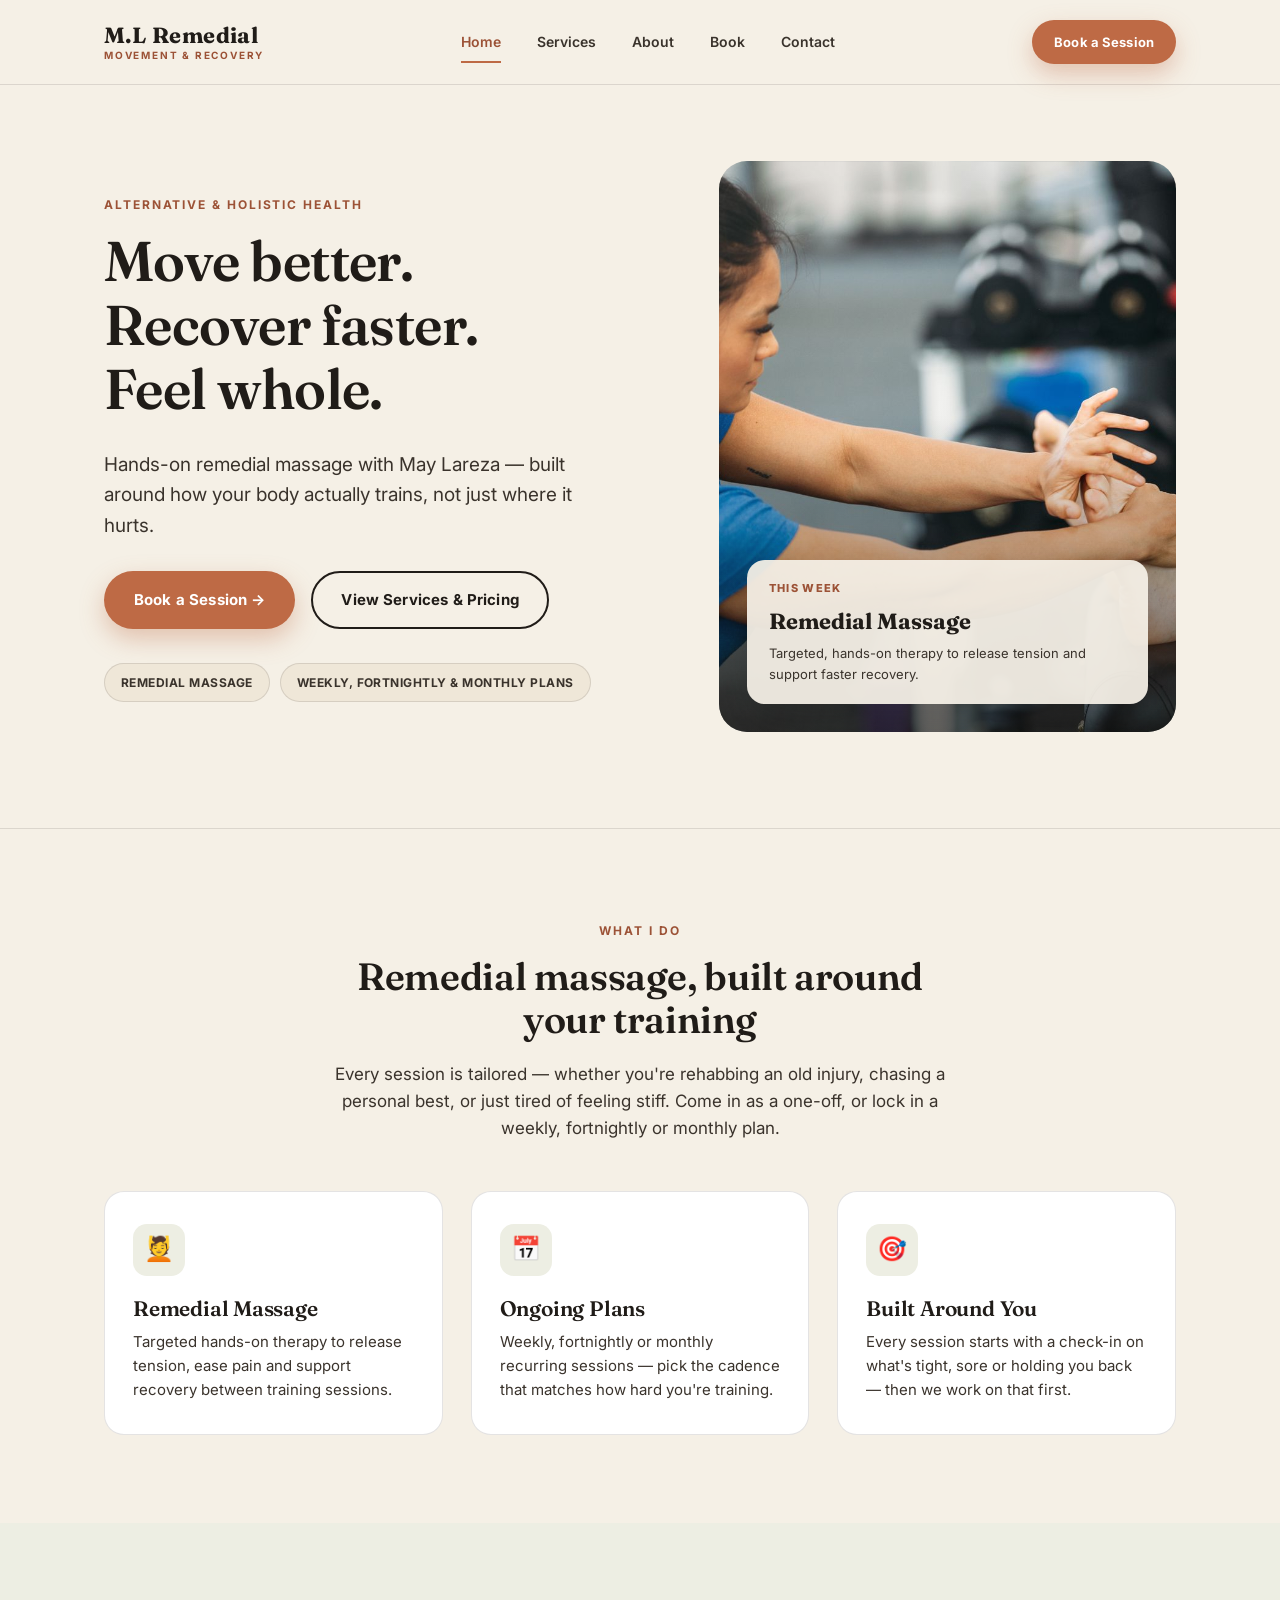
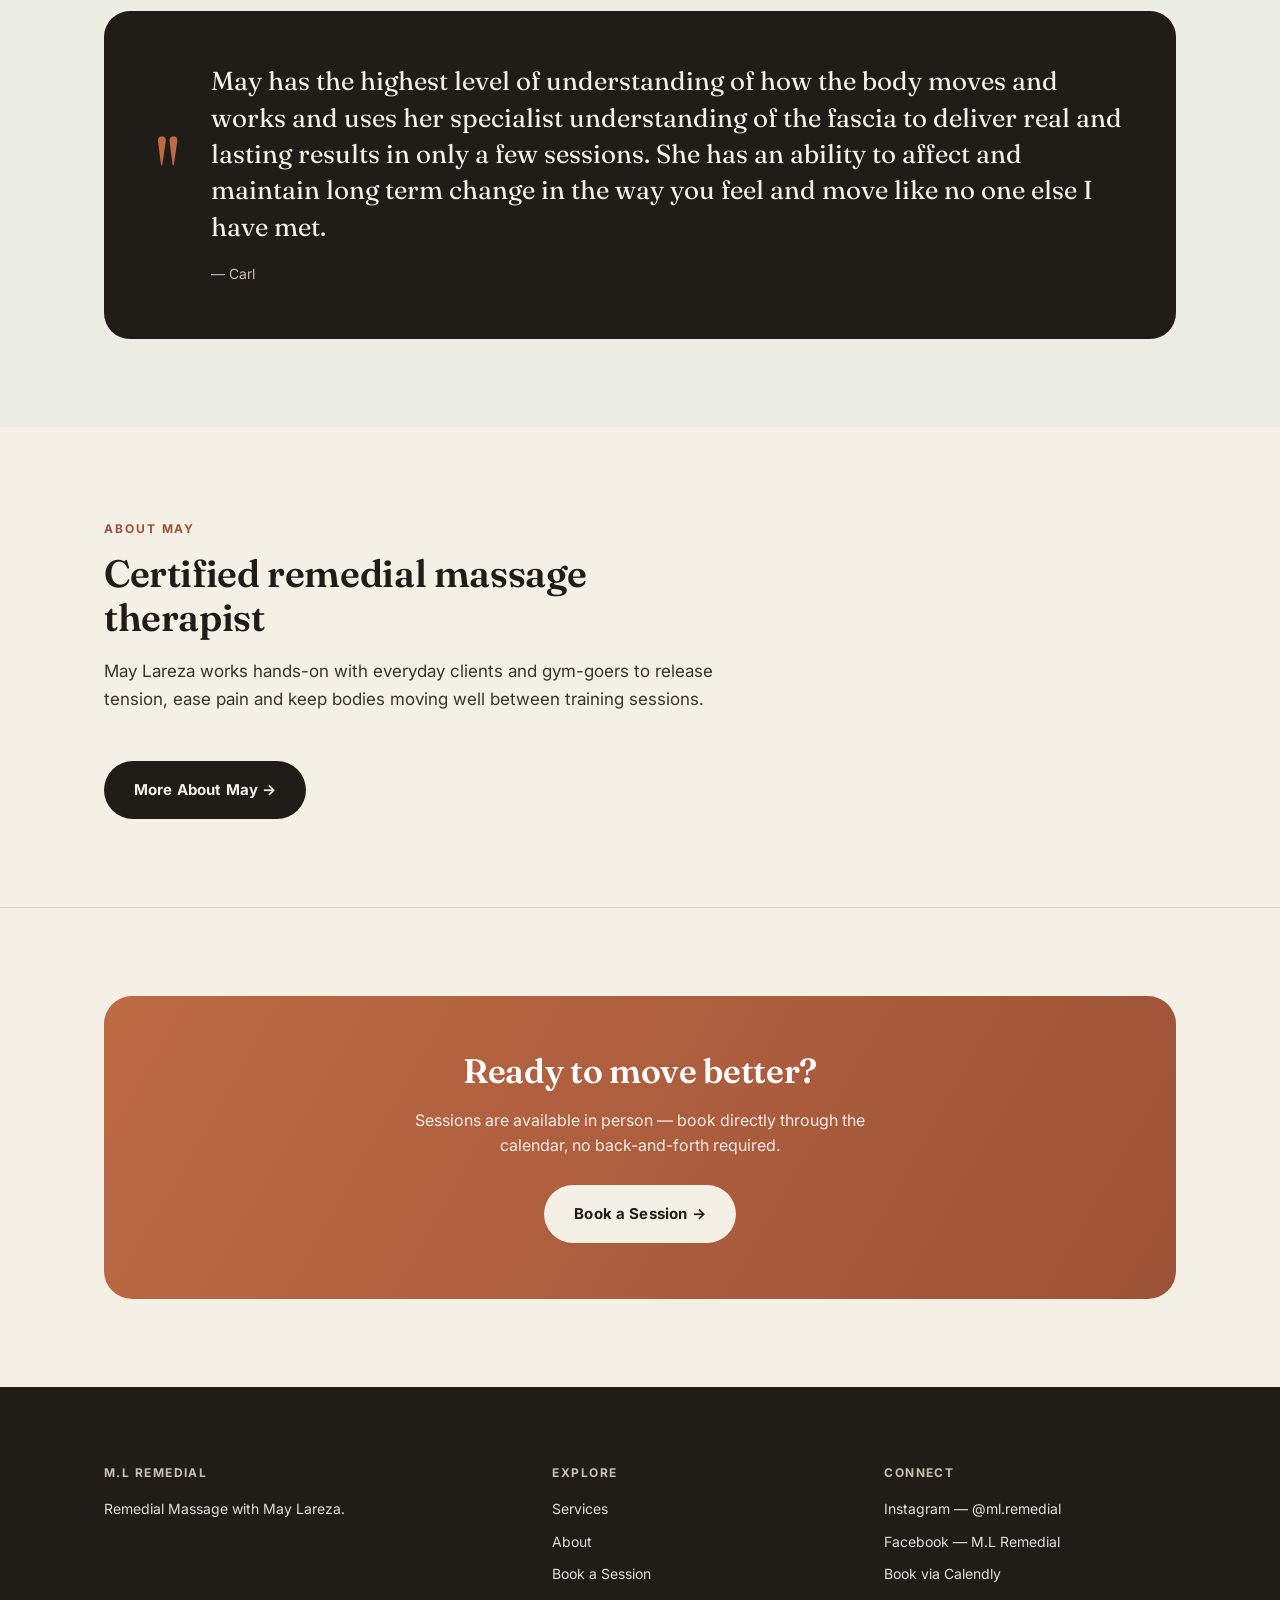
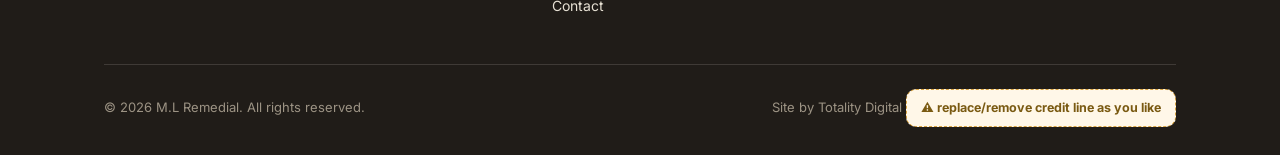
==== index.html @ ddef6772 "Add client testimonial from Carl" ====
<!DOCTYPE html>
<html lang="en">
<head>
<meta charset="UTF-8">
<meta name="viewport" content="width=device-width, initial-scale=1.0">
<title>M.L Remedial — Remedial Massage with May Lareza</title>
<meta name="description" content="M.L Remedial with May Lareza: remedial massage, available weekly, fortnightly or monthly. Book your session today.">
<link rel="preconnect" href="https://fonts.googleapis.com">
<link rel="preconnect" href="https://fonts.gstatic.com" crossorigin>
<link href="https://fonts.googleapis.com/css2?family=Fraunces:wght@500;600;700&family=Inter:wght@400;500;600;700;800&display=swap" rel="stylesheet">
<link rel="stylesheet" href="css/style.css">
</head>
<body>

<header class="site-header">
  <div class="container">
    <a href="index.html" class="brand">
      <span class="brand-mark">M.L Remedial</span>
      <span class="brand-sub">Movement &amp; Recovery</span>
    </a>
    <nav class="nav">
      <a href="index.html">Home</a>
      <a href="services.html">Services</a>
      <a href="about.html">About</a>
      <a href="book.html">Book</a>
      <a href="contact.html">Contact</a>
    </nav>
    <div class="nav-cta">
      <a class="btn btn--primary btn--sm" href="book.html">Book a Session</a>
    </div>
    <button class="nav-toggle" aria-label="Toggle menu"><span></span><span></span><span></span></button>
  </div>
</header>

<section class="hero">
  <div class="container">
    <div class="hero-copy">
      <span class="eyebrow">Alternative &amp; Holistic Health</span>
      <h1>Move better.<br>Recover faster.<br>Feel whole.</h1>
      <p class="lede">Hands-on remedial massage with May Lareza — built around how your body actually trains, not just where it hurts.</p>
      <div class="hero-actions">
        <a href="book.html" class="btn btn--primary">Book a Session →</a>
        <a href="services.html" class="btn btn--outline">View Services &amp; Pricing</a>
      </div>
      <div class="hero-tags">
        <span class="tag-pill">Remedial Massage</span>
        <span class="tag-pill">Weekly, fortnightly &amp; monthly plans</span>
      </div>
    </div>
    <div class="hero-visual hero-visual--home">
      <div class="visual-card">
        <div class="vc-eyebrow">This Week</div>
        <div class="vc-title">Remedial Massage</div>
        <div class="vc-sub">Targeted, hands-on therapy to release tension and support faster recovery.</div>
      </div>
    </div>
  </div>
</section>

<section class="section section--line-top">
  <div class="container">
    <div class="section-head center">
      <span class="eyebrow">What I Do</span>
      <h2>Remedial massage, built around your training</h2>
      <p class="lede">Every session is tailored — whether you're rehabbing an old injury, chasing a personal best, or just tired of feeling stiff. Come in as a one-off, or lock in a weekly, fortnightly or monthly plan.</p>
    </div>
    <div class="grid-3">
      <div class="card">
        <div class="icon-badge">💆</div>
        <h3>Remedial Massage</h3>
        <p>Targeted hands-on therapy to release tension, ease pain and support recovery between training sessions.</p>
      </div>
      <div class="card">
        <div class="icon-badge">📅</div>
        <h3>Ongoing Plans</h3>
        <p>Weekly, fortnightly or monthly recurring sessions — pick the cadence that matches how hard you're training.</p>
      </div>
      <div class="card">
        <div class="icon-badge">🎯</div>
        <h3>Built Around You</h3>
        <p>Every session starts with a check-in on what's tight, sore or holding you back — then we work on that first.</p>
      </div>
    </div>
  </div>
</section>

<section class="section section--sage">
  <div class="container">
    <div class="testimonial">
      <div class="quote-mark">"</div>
      <div>
        <blockquote>May has the highest level of understanding of how the body moves and works and uses her specialist understanding of the fascia to deliver real and lasting results in only a few sessions. She has an ability to affect and maintain long term change in the way you feel and move like no one else I have met.</blockquote>
        <cite>— Carl</cite>
      </div>
    </div>
  </div>
</section>

<section class="section">
  <div class="container">
    <div class="section-head">
      <span class="eyebrow">About May</span>
      <h2>Certified remedial massage therapist</h2>
      <p class="lede">May Lareza works hands-on with everyday clients and gym-goers to release tension, ease pain and keep bodies moving well between training sessions.</p>
    </div>
    <a href="about.html" class="btn btn--dark">More About May →</a>
  </div>
</section>

<section class="section section--line-top">
  <div class="container">
    <div class="cta-band">
      <h2>Ready to move better?</h2>
      <p>Sessions are available in person — book directly through the calendar, no back-and-forth required.</p>
      <a href="book.html" class="btn btn--light">Book a Session →</a>
    </div>
  </div>
</section>

<footer class="site-footer">
  <div class="container">
    <div class="footer-top">
      <div>
        <h5>M.L Remedial</h5>
        <p style="max-width:320px;">Remedial Massage with May Lareza.</p>
      </div>
      <div>
        <h5>Explore</h5>
        <a href="services.html">Services</a>
        <a href="about.html">About</a>
        <a href="book.html">Book a Session</a>
        <a href="contact.html">Contact</a>
      </div>
      <div>
        <h5>Connect</h5>
        <a href="https://instagram.com/ml.remedial" target="_blank" rel="noopener">Instagram — @ml.remedial</a>
        <a href="#" target="_blank" rel="noopener">Facebook — M.L Remedial</a>
        <a href="https://bit.ly/Calendly-MLRemedial" target="_blank" rel="noopener">Book via Calendly</a>
      </div>
    </div>
    <div class="footer-bottom">
      <span>© <span class="js-year">2026</span> M.L Remedial. All rights reserved.</span>
      <span>Site by Totality Digital <span class="placeholder-note" style="margin:0;">⚠ replace/remove credit line as you like</span></span>
    </div>
  </div>
</footer>

<script src="js/main.js"></script>
</body>
</html>
---- css/style.css ----
/* ============================================
   M.L Remedial — shared stylesheet
   Palette: cream / charcoal / terracotta / sage
   ============================================ */

:root{
  --cream:      #F5F0E6;
  --cream-2:    #EFE7D8;
  --charcoal:   #201C18;
  --charcoal-2: #3A332C;
  --terracotta: #BE6A45;
  --terracotta-dark: #9C5236;
  --sage:       #7C8B72;
  --sage-2:     #EDEEE3;
  --line:       rgba(32,28,24,0.12);
  --max: 1120px;
}

*{ box-sizing: border-box; }
html{ scroll-behavior: smooth; }
body{
  margin:0;
  background: var(--cream);
  color: var(--charcoal);
  font-family: 'Inter', Arial, Helvetica, sans-serif;
  font-size: 16px;
  line-height: 1.6;
  -webkit-font-smoothing: antialiased;
}
img{ max-width:100%; display:block; }
a{ color: inherit; text-decoration: none; }
h1,h2,h3,h4{
  font-family: 'Fraunces', Georgia, 'Times New Roman', serif;
  font-weight: 600;
  line-height: 1.15;
  margin: 0 0 0.5em;
  letter-spacing: -0.01em;
}
p{ margin: 0 0 1em; }
.container{
  max-width: var(--max);
  margin: 0 auto;
  padding: 0 24px;
}
.eyebrow{
  display:inline-block;
  font-size: 12px;
  font-weight: 700;
  letter-spacing: 0.16em;
  text-transform: uppercase;
  color: var(--terracotta-dark);
  margin-bottom: 14px;
}
.section{ padding: 88px 0; }
.section--tight{ padding: 56px 0; }
.section--dark{ background: var(--charcoal); color: var(--cream); }
.section--sage{ background: var(--sage-2); }
.section--line-top{ border-top: 1px solid var(--line); }

/* Buttons */
.btn{
  display:inline-flex;
  align-items:center;
  gap:10px;
  padding: 15px 28px;
  border-radius: 999px;
  font-weight: 700;
  font-size: 15px;
  letter-spacing: 0.01em;
  border: 2px solid transparent;
  cursor: pointer;
  transition: transform .15s ease, box-shadow .15s ease, background .15s ease, color .15s ease;
}
.btn:hover{ transform: translateY(-2px); }
.btn--primary{ background: var(--terracotta); color: #fff; box-shadow: 0 10px 24px rgba(190,106,69,0.35); }
.btn--primary:hover{ background: var(--terracotta-dark); }
.btn--dark{ background: var(--charcoal); color: var(--cream); }
.btn--dark:hover{ background: #000; }
.btn--outline{ background: transparent; border-color: currentColor; }
.btn--light{ background: var(--cream); color: var(--charcoal); }
.btn--block{ width:100%; justify-content:center; }
.btn--sm{ padding: 10px 20px; font-size: 13px; }

/* Header / nav */
.site-header{
  position: sticky; top:0; z-index: 100;
  background: rgba(245,240,230,0.92);
  backdrop-filter: blur(8px);
  border-bottom: 1px solid var(--line);
}
.site-header .container{
  display:flex; align-items:center; justify-content:space-between;
  height: 84px;
}
.brand{ display:flex; flex-direction:column; line-height:1; }
.brand .brand-mark{ font-family:'Fraunces', serif; font-weight:700; font-size:22px; letter-spacing:0.02em; }
.brand .brand-sub{ font-size: 10px; letter-spacing:0.18em; text-transform:uppercase; color: var(--terracotta-dark); margin-top:4px; font-weight:700; }

.nav{ display:flex; align-items:center; gap:36px; }
.nav a{ font-size: 14px; font-weight:600; color: var(--charcoal-2); position:relative; padding: 4px 0; }
.nav a.active, .nav a:hover{ color: var(--terracotta-dark); }
.nav a.active::after{
  content:""; position:absolute; left:0; right:0; bottom:-6px; height:2px; background: var(--terracotta);
}
.nav-cta{ display:flex; align-items:center; gap:14px; }

.nav-toggle{
  display:none; background:none; border:none; cursor:pointer; padding:8px;
}
.nav-toggle span{ display:block; width:24px; height:2px; background: var(--charcoal); margin: 5px 0; }

/* Hero */
.hero{
  padding: 76px 0 96px;
  position: relative;
  overflow: hidden;
}
.hero .container{
  display:grid;
  grid-template-columns: 1.1fr 0.9fr;
  gap: 56px;
  align-items:center;
}
.hero h1{ font-size: 56px; }
.hero .lede{ font-size: 19px; color: var(--charcoal-2); max-width: 480px; }
.hero-actions{ display:flex; gap:16px; flex-wrap:wrap; margin-top: 30px; }
.hero-tags{ display:flex; gap:10px; flex-wrap:wrap; margin-top: 34px; }
.tag-pill{
  font-size: 12px; font-weight:700; letter-spacing:0.04em; text-transform:uppercase;
  background: var(--cream-2); border:1px solid var(--line); padding: 9px 16px; border-radius: 999px;
  color: var(--charcoal-2);
}

.hero-visual{
  position:relative;
  aspect-ratio: 4/5;
  border-radius: 28px;
  background: linear-gradient(155deg, var(--terracotta) 0%, #C9835F 45%, var(--sage) 130%);
  background-size: cover;
  background-position: center;
  display:flex; align-items:flex-end;
  padding: 28px;
  overflow:hidden;
}
.hero-visual::before{
  content:""; position:absolute; inset:0;
  background:
    linear-gradient(180deg, rgba(20,17,14,0) 45%, rgba(20,17,14,0.62) 100%),
    radial-gradient(circle at 25% 12%, rgba(255,255,255,0.16), transparent 45%);
}
.hero-visual--home{ background-image: url('../images/hero-home.jpg'); background-position: 30% center; }
.hero-visual--about{ background-image: url('../images/hero-about.jpg'); background-position: center 15%; }
.hero-visual .visual-card{
  position:relative; z-index:2;
  background: rgba(245,240,230,0.94);
  border-radius: 18px;
  padding: 20px 22px;
  width:100%;
  box-shadow: 0 20px 40px rgba(0,0,0,0.18);
}
.hero-visual .visual-card .vc-eyebrow{ font-size:11px; font-weight:800; letter-spacing:0.12em; text-transform:uppercase; color:var(--terracotta-dark); }
.hero-visual .visual-card .vc-title{ font-family:'Fraunces',serif; font-size:22px; font-weight:700; margin: 6px 0 4px; }
.hero-visual .visual-card .vc-sub{ font-size:13px; color: var(--charcoal-2); }

/* Feature / service cards */
.grid-3{ display:grid; grid-template-columns: repeat(3, 1fr); gap: 28px; }
.grid-2{ display:grid; grid-template-columns: repeat(2, 1fr); gap: 28px; }
.card{
  background: #fff;
  border: 1px solid var(--line);
  border-radius: 20px;
  padding: 32px 28px;
}
.card .icon-badge{
  width: 52px; height:52px; border-radius: 14px;
  background: var(--sage-2);
  display:flex; align-items:center; justify-content:center;
  font-size: 24px; margin-bottom: 20px;
}
.card h3{ font-size: 21px; }
.card p{ color: var(--charcoal-2); font-size: 15px; margin-bottom: 0; }

/* Certifications & memberships */
.certs-grid{ display:grid; grid-template-columns: repeat(2, 1fr); gap: 20px; }
.cert-item{
  background: var(--cream-2);
  border: 1px solid var(--line);
  border-radius: 16px;
  padding: 24px 26px;
}
.cert-item h4{ font-size: 16px; margin: 0 0 8px; font-family:'Fraunces',serif; font-weight:600; }
.cert-item p{ font-size: 13.5px; color: var(--charcoal-2); margin: 0; line-height:1.55; }

.section-head{ max-width: 640px; margin: 0 0 48px; }
.section-head.center{ margin-left:auto; margin-right:auto; text-align:center; }
.section-head h2{ font-size: 38px; }
.section-head .lede{ color: var(--charcoal-2); font-size: 17px; }

/* Service detail rows (services page) */
.service-row{
  display:grid; grid-template-columns: 1.1fr 0.9fr;
  gap: 48px; align-items:center;
  padding: 56px 0;
}
.service-row + .service-row{ border-top: 1px solid var(--line); }
.service-row.reverse .service-copy{ order:2; }
.service-row.reverse .service-panel{ order:1; }
.service-copy .eyebrow{ margin-bottom: 10px; }
.service-copy h2{ font-size: 32px; }
.service-list{ list-style:none; padding:0; margin: 22px 0 0; }
.service-list li{
  display:flex; justify-content:space-between; gap: 16px;
  padding: 14px 0; border-bottom: 1px dashed var(--line);
  font-size: 15px;
}
.service-list li .dur{ color: var(--charcoal-2); font-size:13px; display:block; margin-top:2px; }
.service-list li .price{ font-weight:800; font-family:'Fraunces',serif; font-size:18px; white-space:nowrap; }
.service-panel{
  border-radius: 24px;
  padding: 36px;
  background: var(--sage-2);
  min-height: 260px;
  display:flex; flex-direction:column; justify-content:center;
}
.service-panel.alt{ background: var(--cream-2); }
.service-panel.dark{ background: var(--charcoal); color: var(--cream); }
.service-panel .sp-quote{ font-family:'Fraunces',serif; font-size:24px; line-height:1.35; }
.service-panel .sp-attr{ margin-top: 18px; font-size: 13px; font-weight:700; letter-spacing:0.04em; text-transform:uppercase; color: var(--terracotta-dark); }
.service-panel.dark .sp-attr{ color: #E6B79B; }
.service-panel--photo{
  position:relative;
  background:
    linear-gradient(200deg, rgba(20,17,14,0.18) 20%, rgba(20,17,14,0.82) 100%),
    url('../images/service-massage.jpg');
  background-size: cover;
  background-position: 62% center;
  color: var(--cream);
}
.service-panel--photo .sp-attr{ color: #E6B79B; }

/* Placeholder note */
.placeholder-note{
  display:inline-flex; align-items:center; gap:8px;
  background: #FFF7E8; border:1px dashed #D9A441; color:#7A5A12;
  font-size: 12.5px; font-weight:700; padding: 8px 14px; border-radius: 10px;
  margin: 6px 0 18px;
}

/* Testimonial */
.testimonial{
  background: var(--charcoal); color: var(--cream);
  border-radius: 26px; padding: 52px;
  display:grid; grid-template-columns: auto 1fr; gap: 32px; align-items:center;
}
.testimonial .quote-mark{ font-family:'Fraunces',serif; font-size: 90px; line-height:0.6; color: var(--terracotta); }
.testimonial blockquote{ margin:0 0 16px; font-family:'Fraunces',serif; font-size: 26px; line-height:1.4; }
.testimonial cite{ font-style:normal; font-size: 14px; color: #C9BEB0; }

/* Timeline / process */
.steps{ display:grid; grid-template-columns: repeat(4,1fr); gap: 24px; counter-reset: step; }
.step{ position:relative; padding-top: 8px; }
.step .num{
  font-family:'Fraunces',serif; font-size:15px; font-weight:700;
  width:36px; height:36px; border-radius:50%; background: var(--terracotta); color:#fff;
  display:flex; align-items:center; justify-content:center; margin-bottom: 16px;
}
.step h4{ font-size: 17px; }
.step p{ font-size: 14px; color: var(--charcoal-2); margin:0; }

/* Contact cards */
.contact-grid{ display:grid; grid-template-columns: 1.1fr 0.9fr; gap: 40px; }
.info-card{ background:#fff; border:1px solid var(--line); border-radius:20px; padding: 28px; margin-bottom:18px; }
.info-card h4{ font-size: 13px; text-transform:uppercase; letter-spacing:0.1em; color: var(--terracotta-dark); margin-bottom:8px; }
.info-card p, .info-card a{ font-size: 16px; }
.social-row{ display:flex; gap:14px; margin-top: 10px; }
.social-chip{
  display:flex; align-items:center; gap:8px;
  border:1px solid var(--line); border-radius: 999px; padding: 10px 18px; font-weight:700; font-size:14px;
  background:#fff;
}
.social-chip:hover{ border-color: var(--terracotta); color: var(--terracotta-dark); }

.map-block{
  border-radius:20px; overflow:hidden; min-height: 320px;
  background: linear-gradient(135deg, var(--sage-2), var(--cream-2));
  display:flex; align-items:center; justify-content:center;
  border: 1px dashed #B9C2AE; text-align:center; padding: 32px;
}

/* Booking page */
.book-options{ display:grid; grid-template-columns: repeat(2,1fr); gap: 28px; }
.book-card{
  background:#fff; border:1px solid var(--line); border-radius: 24px; padding: 36px;
  display:flex; flex-direction:column;
}
.book-card .book-icon{ font-size: 30px; margin-bottom: 16px; }
.book-card h3{ font-size:23px; }
.book-card p{ color: var(--charcoal-2); flex-grow:1; }
.book-card .btn{ margin-top: 18px; align-self:flex-start; }
.faq{ border-top:1px solid var(--line); }
.faq-item{ border-bottom:1px solid var(--line); padding: 22px 0; }
.faq-item h4{ font-size:17px; margin-bottom:8px; }
.faq-item p{ color: var(--charcoal-2); margin:0; font-size:15px; }

/* CTA band */
.cta-band{
  background: linear-gradient(120deg, var(--terracotta) 0%, var(--terracotta-dark) 100%);
  color: #fff; border-radius: 28px; padding: 56px; text-align:center;
}
.cta-band h2{ font-size: 34px; color:#fff; }
.cta-band p{ color: rgba(255,255,255,0.88); max-width: 520px; margin-left:auto; margin-right:auto; }
.cta-band .btn--light{ margin-top: 10px; }

/* Footer */
.site-footer{ background: var(--charcoal); color: var(--cream); padding: 56px 0 28px; }
.footer-top{ display:grid; grid-template-columns: 1.4fr 1fr 1fr; gap: 40px; padding-bottom: 36px; border-bottom: 1px solid rgba(245,240,230,0.14); }
.footer-top h5{ font-size: 12px; text-transform:uppercase; letter-spacing:0.12em; color:#C9BEB0; margin-bottom:16px; }
.footer-top a, .footer-top p{ display:block; font-size:14px; color: #E6E0D3; margin-bottom:10px; }
.footer-bottom{ display:flex; justify-content:space-between; align-items:center; padding-top: 24px; font-size:13px; color:#9C9384; flex-wrap:wrap; gap:12px; }

/* Responsive */
@media (max-width: 900px){
  .hero .container{ grid-template-columns: 1fr; }
  .hero h1{ font-size: 40px; }
  .hero-visual{ aspect-ratio: 3/4; }
  .grid-3{ grid-template-columns: 1fr; }
  .grid-2{ grid-template-columns: 1fr; }
  .certs-grid{ grid-template-columns: 1fr; }
  .service-row{ grid-template-columns: 1fr; padding: 40px 0; }
  .service-row.reverse .service-copy{ order:1; }
  .service-row.reverse .service-panel{ order:2; }
  .steps{ grid-template-columns: repeat(2,1fr); }
  .contact-grid{ grid-template-columns: 1fr; }
  .book-options{ grid-template-columns: 1fr; }
  .footer-top{ grid-template-columns: 1fr; gap: 24px; }
  .testimonial{ grid-template-columns: 1fr; text-align:center; padding: 36px 24px; }
  .testimonial .quote-mark{ display:none; }
  .nav{ position:fixed; top:84px; left:0; right:0; background: var(--cream); flex-direction:column; align-items:flex-start; padding: 20px 24px 28px; gap:18px; border-bottom:1px solid var(--line); transform: translateY(-8px); opacity:0; pointer-events:none; transition: all .18s ease; }
  .nav.open{ transform: translateY(0); opacity:1; pointer-events:auto; }
  .nav-cta{ display:none; }
  .nav-toggle{ display:block; }
  .cta-band{ padding: 40px 24px; }
}
@media (max-width: 560px){
  .hero h1{ font-size: 32px; }
  .section{ padding: 60px 0; }
  .section-head h2{ font-size: 30px; }
  .steps{ grid-template-columns: 1fr; }
  .hero-visual{ aspect-ratio: 4/5; padding: 18px; }
  .hero-visual .visual-card{ padding: 14px 16px; }
  .hero-visual .visual-card .vc-title{ font-size: 19px; margin: 4px 0 3px; }
  .hero-visual .visual-card .vc-sub{ font-size: 12px; }
}
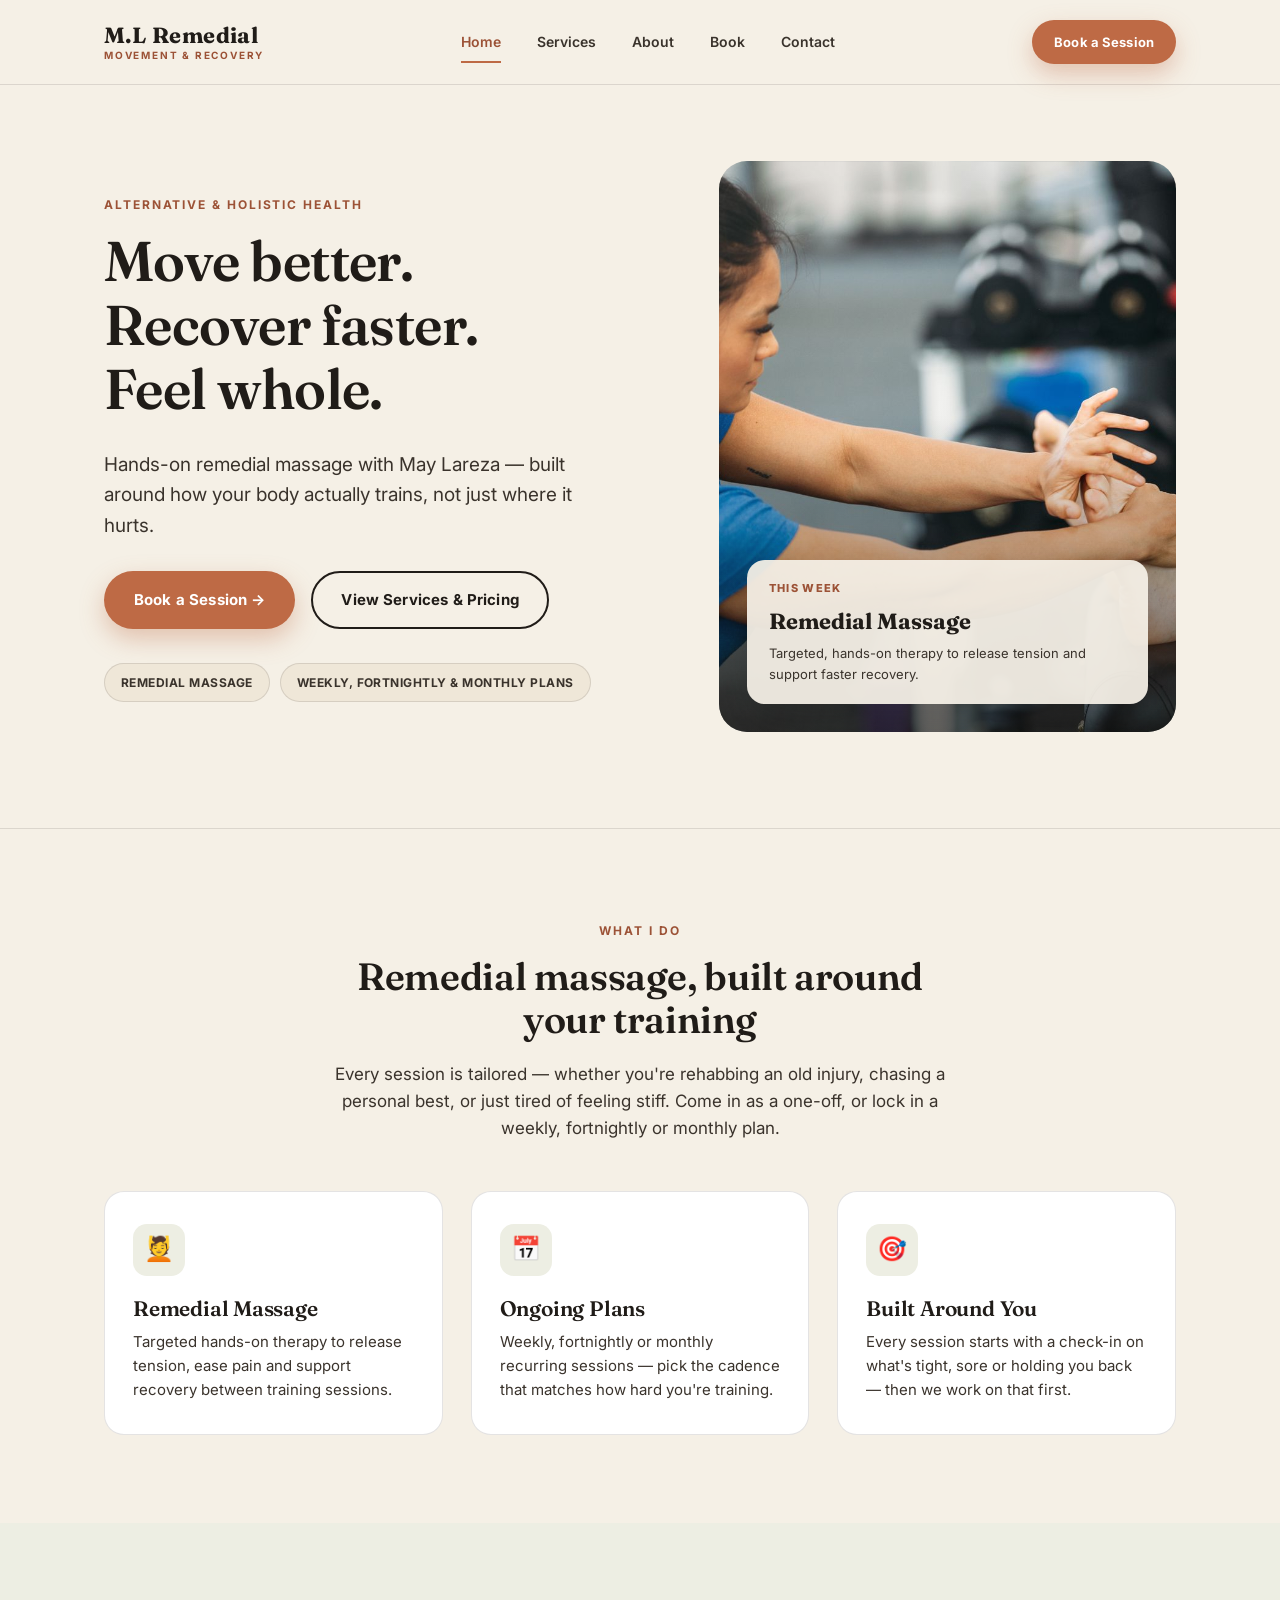
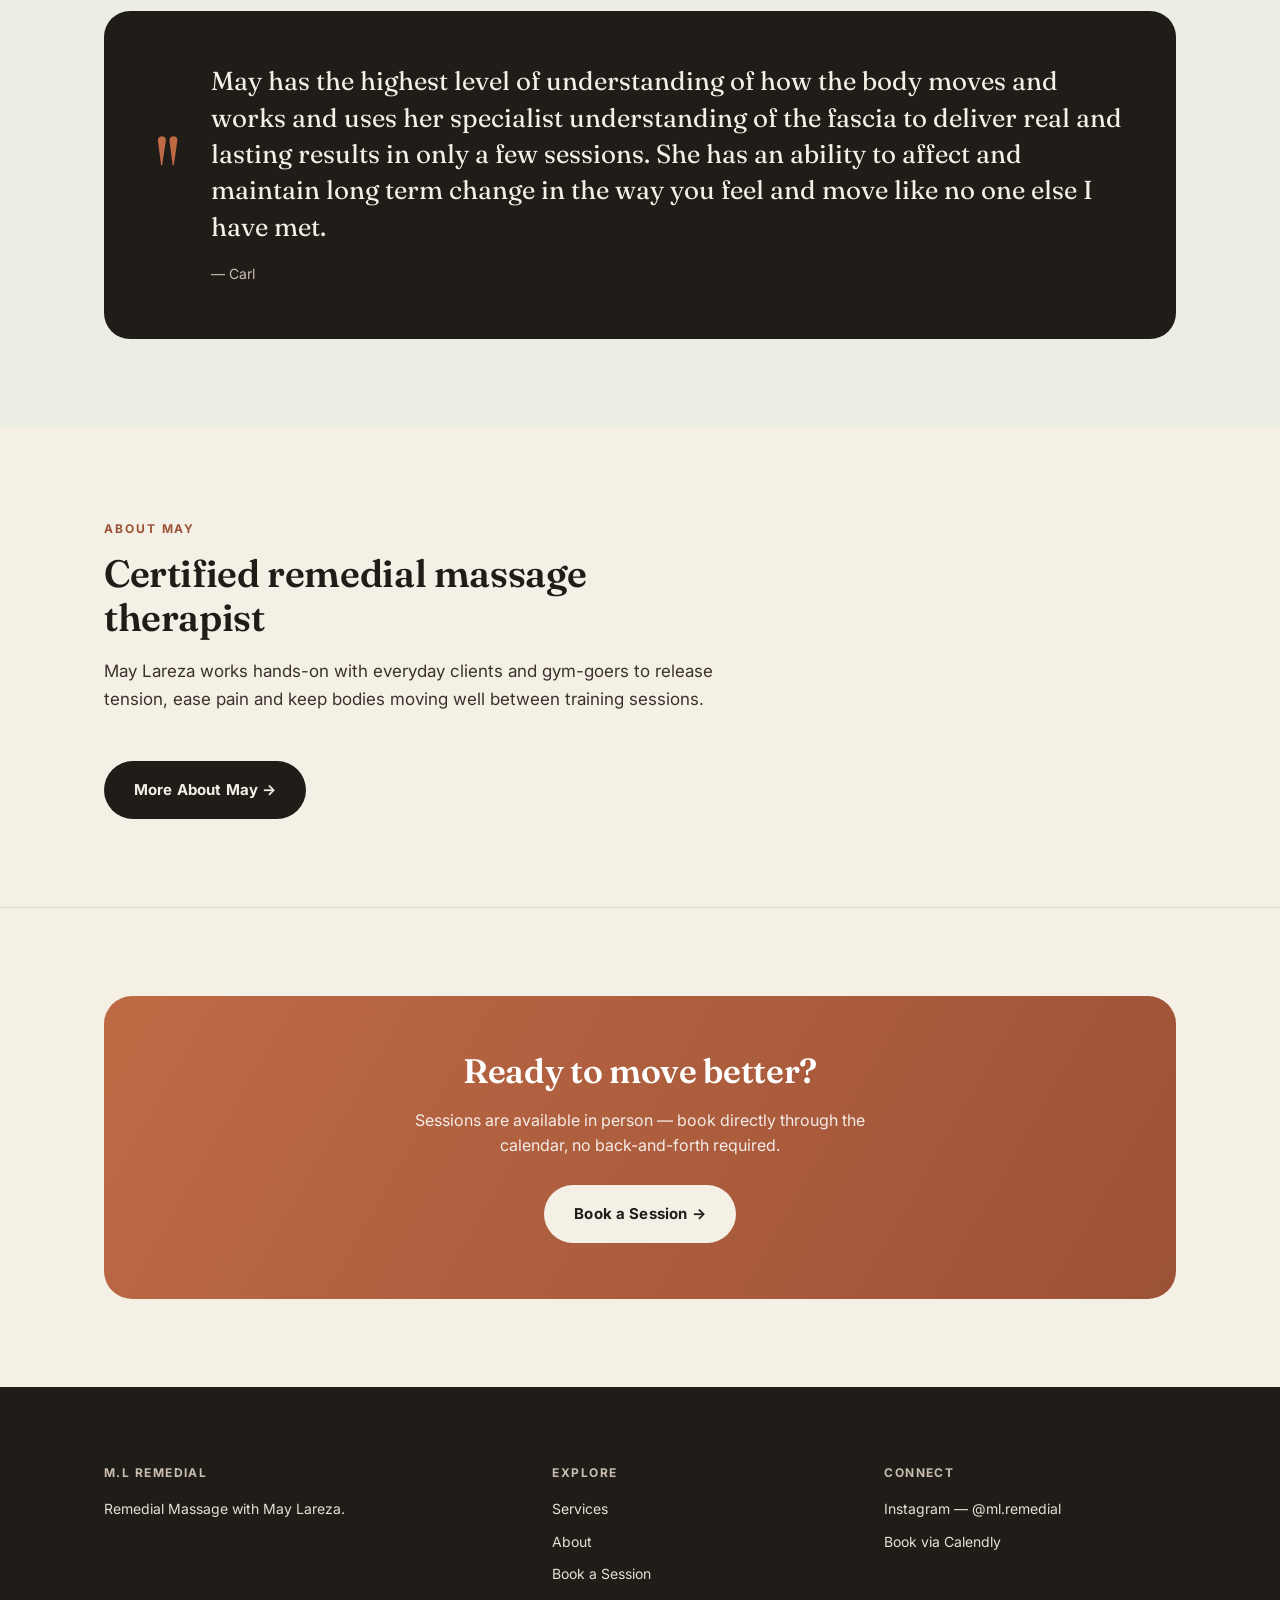
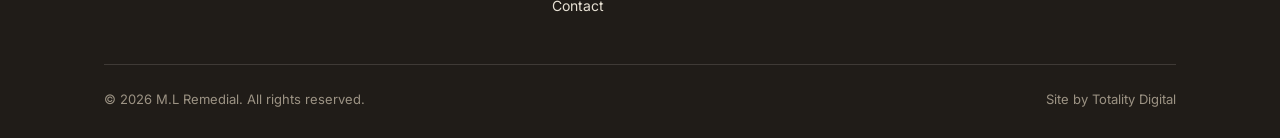
==== commit 9db80203: "Add files via upload" ====
--- a/index.html
+++ b/index.html
@@ -134,13 +134,12 @@
       <div>
         <h5>Connect</h5>
         <a href="https://instagram.com/ml.remedial" target="_blank" rel="noopener">Instagram — @ml.remedial</a>
-        <a href="#" target="_blank" rel="noopener">Facebook — M.L Remedial</a>
         <a href="https://bit.ly/Calendly-MLRemedial" target="_blank" rel="noopener">Book via Calendly</a>
       </div>
     </div>
     <div class="footer-bottom">
       <span>© <span class="js-year">2026</span> M.L Remedial. All rights reserved.</span>
-      <span>Site by Totality Digital <span class="placeholder-note" style="margin:0;">⚠ replace/remove credit line as you like</span></span>
+      <span>Site by Totality Digital</span>
     </div>
   </div>
 </footer>
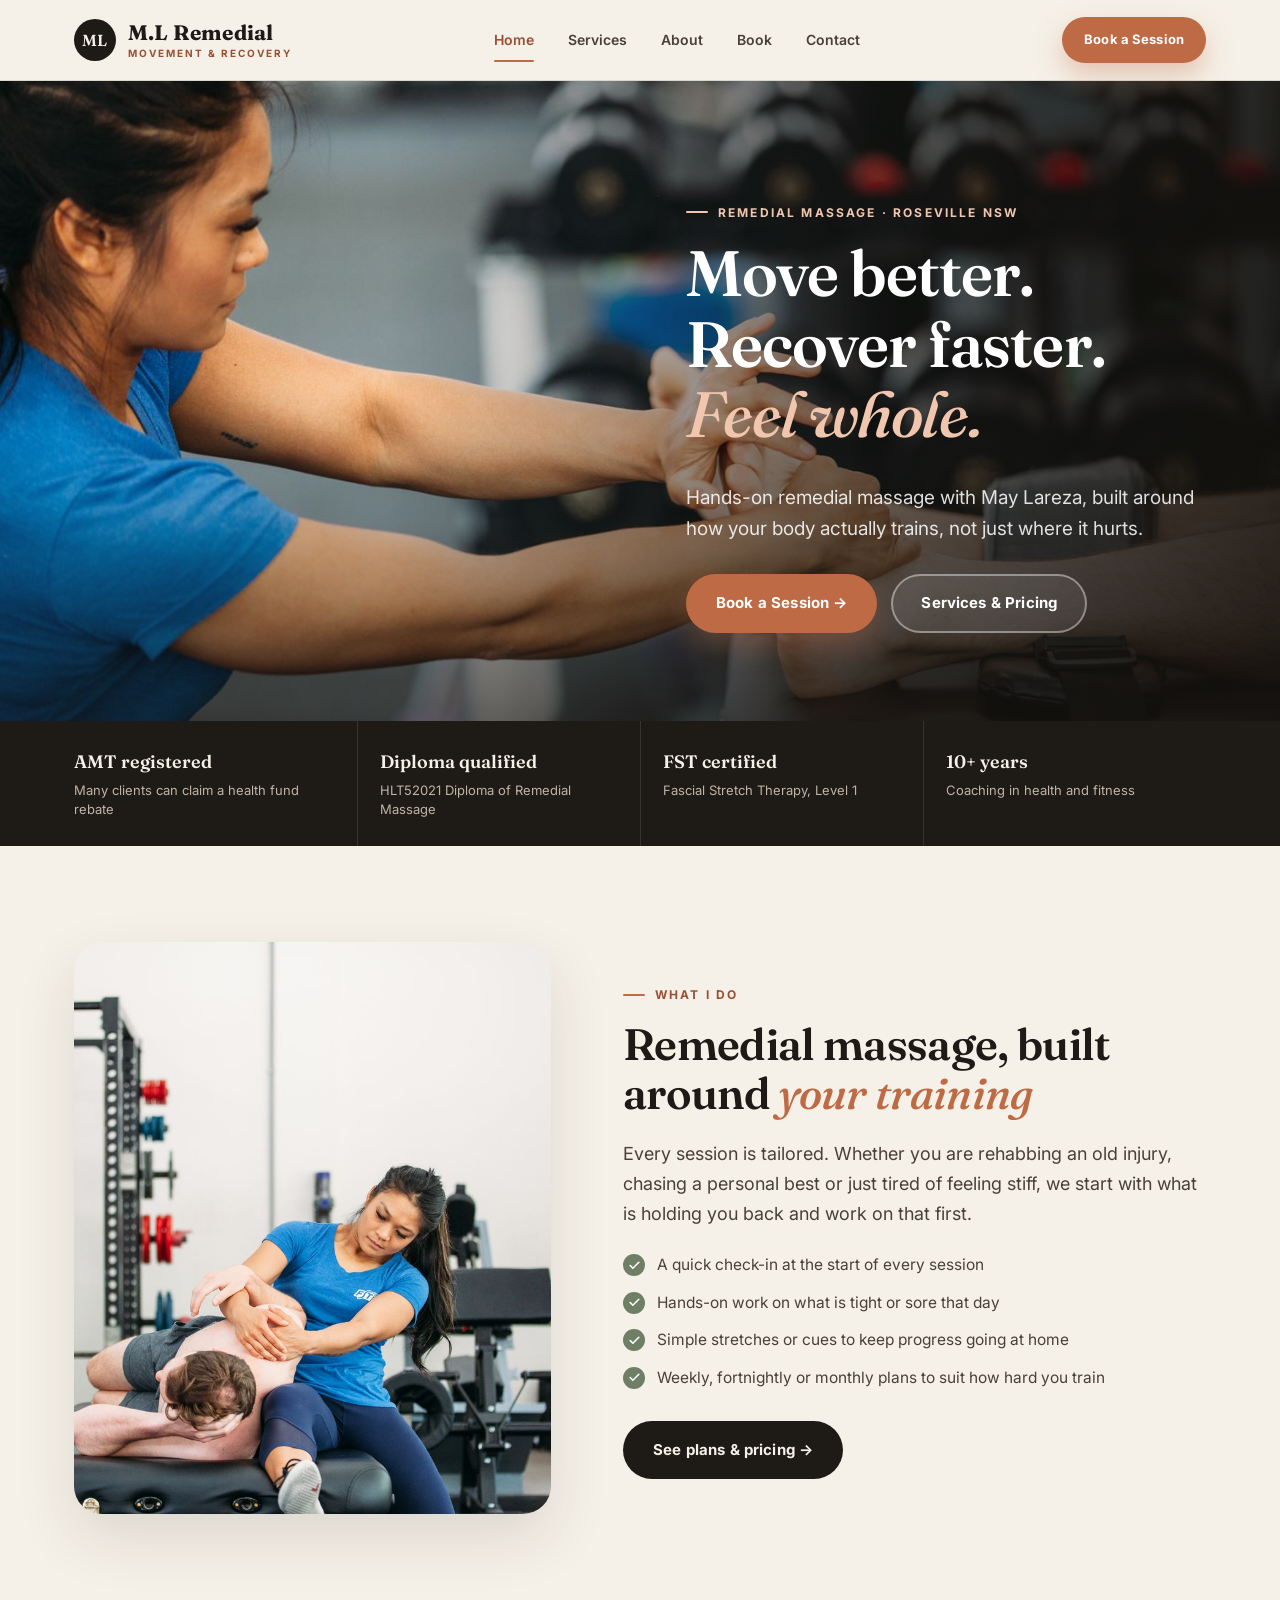
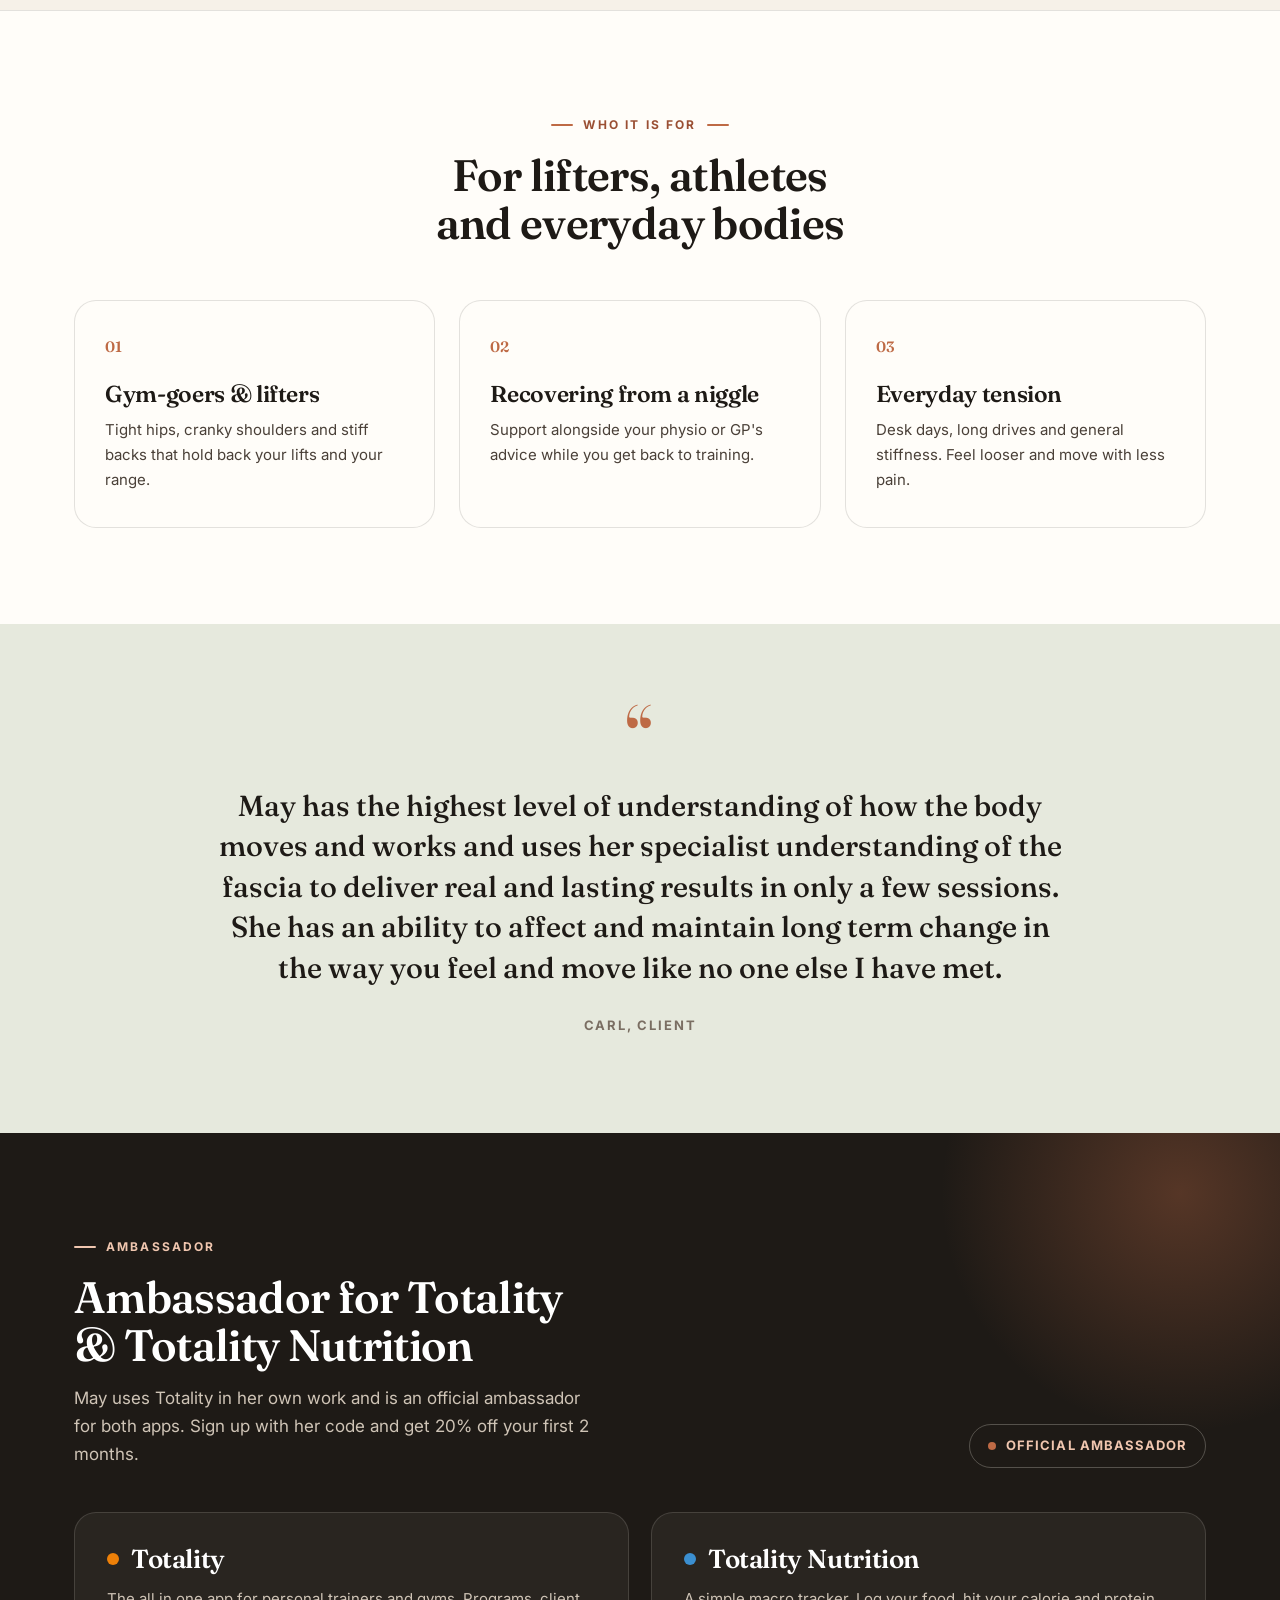
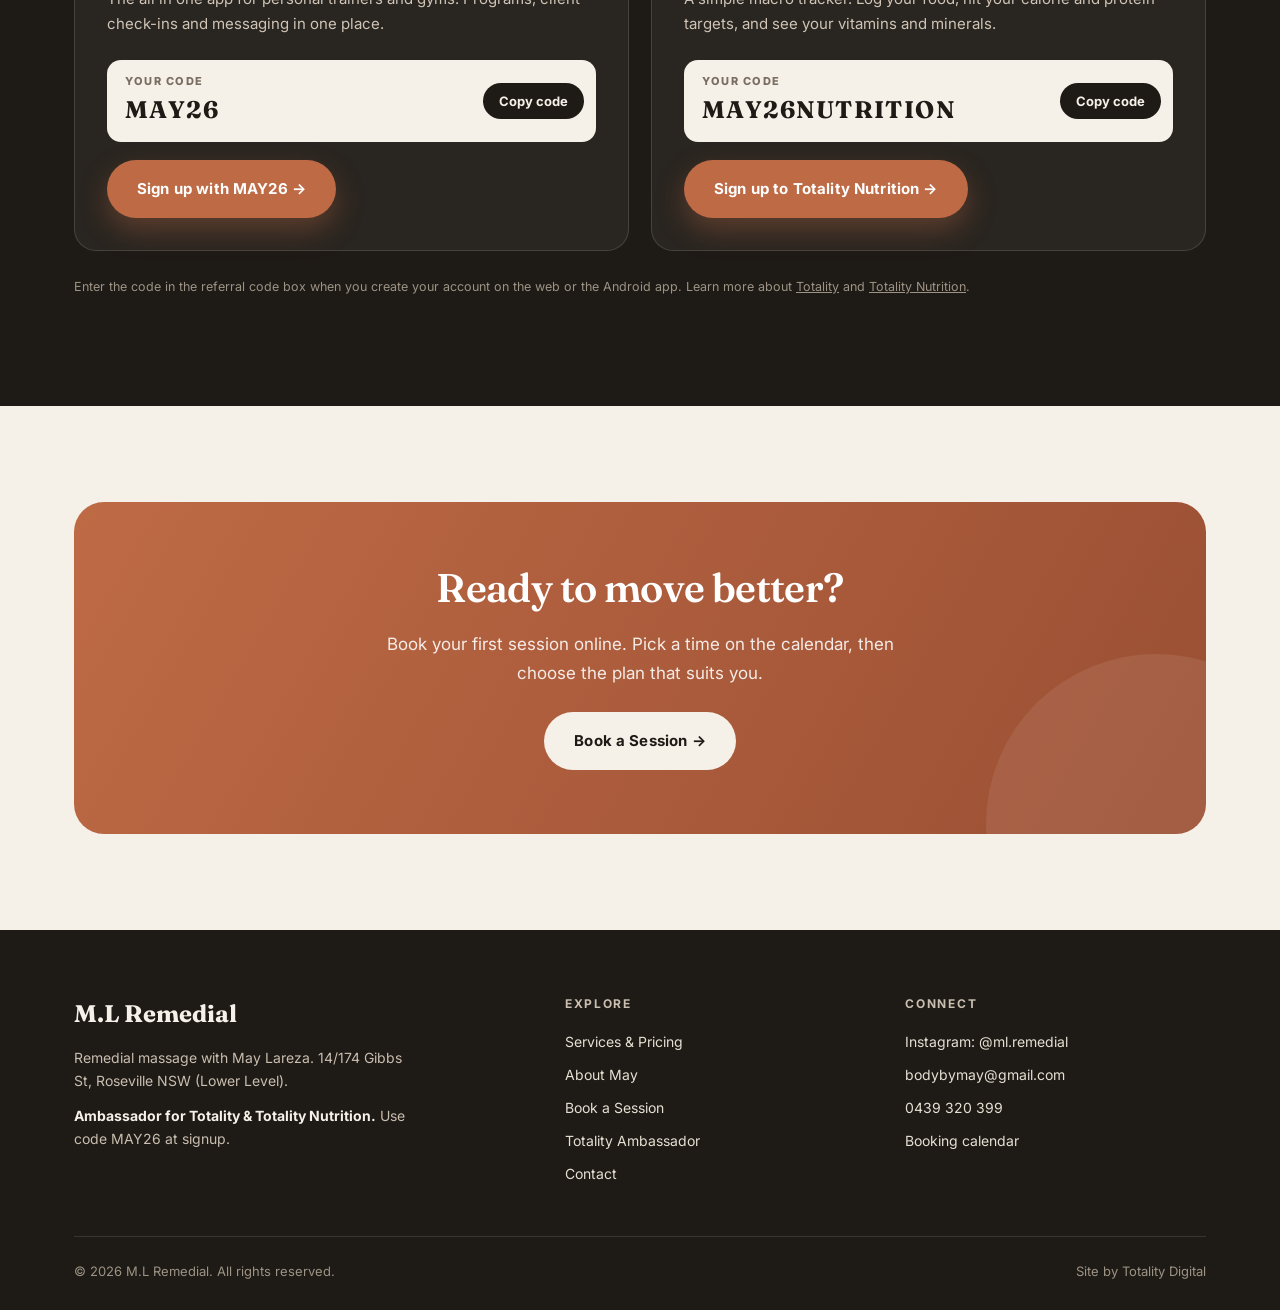
==== commit 041894d0: "Redesign site and add Totality ambassador section with referral codes Co-Authored-By: Claude Opus 5." ====
--- a/index.html
+++ b/index.html
@@ -3,20 +3,27 @@
 <head>
 <meta charset="UTF-8">
 <meta name="viewport" content="width=device-width, initial-scale=1.0">
-<title>M.L Remedial — Remedial Massage with May Lareza</title>
-<meta name="description" content="M.L Remedial with May Lareza: remedial massage, available weekly, fortnightly or monthly. Book your session today.">
+<title>M.L Remedial | Remedial Massage in Roseville with May Lareza</title>
+<meta name="description" content="Remedial massage in Roseville NSW with May Lareza. Weekly, fortnightly and monthly plans. AMT registered, so many clients can claim health fund rebates.">
+<meta property="og:title" content="M.L Remedial | Remedial Massage in Roseville with May Lareza">
+<meta property="og:description" content="Remedial massage in Roseville NSW with May Lareza. Weekly, fortnightly and monthly plans. AMT registered, so many clients can claim health fund rebates.">
+<meta property="og:image" content="https://mlremedial.com.au/images/hero-home.jpg">
+<meta name="theme-color" content="#1E1A16">
 <link rel="preconnect" href="https://fonts.googleapis.com">
 <link rel="preconnect" href="https://fonts.gstatic.com" crossorigin>
-<link href="https://fonts.googleapis.com/css2?family=Fraunces:wght@500;600;700&family=Inter:wght@400;500;600;700;800&display=swap" rel="stylesheet">
+<link href="https://fonts.googleapis.com/css2?family=Fraunces:ital,opsz,wght@0,9..144,500;0,9..144,600;0,9..144,700;1,9..144,500&family=Inter:wght@400;500;600;700;800&display=swap" rel="stylesheet">
 <link rel="stylesheet" href="css/style.css">
 </head>
 <body>
 
 <header class="site-header">
   <div class="container">
-    <a href="index.html" class="brand">
-      <span class="brand-mark">M.L Remedial</span>
-      <span class="brand-sub">Movement &amp; Recovery</span>
+    <a href="index.html" class="brand" aria-label="M.L Remedial home">
+      <span class="brand-monogram">ML</span>
+      <span class="brand-text">
+        <span class="brand-mark">M.L Remedial</span>
+        <span class="brand-sub">Movement &amp; Recovery</span>
+      </span>
     </a>
     <nav class="nav">
       <a href="index.html">Home</a>
@@ -32,53 +39,70 @@
   </div>
 </header>
 
-<section class="hero">
+<section class="hero-full">
   <div class="container">
     <div class="hero-copy">
-      <span class="eyebrow">Alternative &amp; Holistic Health</span>
-      <h1>Move better.<br>Recover faster.<br>Feel whole.</h1>
-      <p class="lede">Hands-on remedial massage with May Lareza — built around how your body actually trains, not just where it hurts.</p>
+      <span class="eyebrow light">Remedial massage &middot; Roseville NSW</span>
+      <h1>Move better.<br>Recover faster.<br><em>Feel whole.</em></h1>
+      <p class="lede">Hands-on remedial massage with May Lareza, built around how your body actually trains, not just where it hurts.</p>
       <div class="hero-actions">
-        <a href="book.html" class="btn btn--primary">Book a Session →</a>
-        <a href="services.html" class="btn btn--outline">View Services &amp; Pricing</a>
-      </div>
-      <div class="hero-tags">
-        <span class="tag-pill">Remedial Massage</span>
-        <span class="tag-pill">Weekly, fortnightly &amp; monthly plans</span>
-      </div>
-    </div>
-    <div class="hero-visual hero-visual--home">
-      <div class="visual-card">
-        <div class="vc-eyebrow">This Week</div>
-        <div class="vc-title">Remedial Massage</div>
-        <div class="vc-sub">Targeted, hands-on therapy to release tension and support faster recovery.</div>
+        <a href="book.html" class="btn btn--primary">Book a Session &rarr;</a>
+        <a href="services.html" class="btn btn--ghost-light">Services &amp; Pricing</a>
       </div>
     </div>
   </div>
 </section>
 
-<section class="section section--line-top">
+<section class="trust">
+  <div class="container">
+    <div class="trust-item"><strong>AMT registered</strong><span>Many clients can claim a health fund rebate</span></div>
+    <div class="trust-item"><strong>Diploma qualified</strong><span>HLT52021 Diploma of Remedial Massage</span></div>
+    <div class="trust-item"><strong>FST certified</strong><span>Fascial Stretch Therapy, Level 1</span></div>
+    <div class="trust-item"><strong>10+ years</strong><span>Coaching in health and fitness</span></div>
+  </div>
+</section>
+
+<section class="section">
+  <div class="container split">
+    <div class="photo-frame photo-frame--service" style="aspect-ratio:5/6;"></div>
+    <div>
+      <span class="eyebrow">What I do</span>
+      <h2>Remedial massage, built around <em>your training</em></h2>
+      <p class="lede">Every session is tailored. Whether you are rehabbing an old injury, chasing a personal best or just tired of feeling stiff, we start with what is holding you back and work on that first.</p>
+      <ul class="checks">
+        <li>A quick check-in at the start of every session</li>
+        <li>Hands-on work on what is tight or sore that day</li>
+        <li>Simple stretches or cues to keep progress going at home</li>
+        <li>Weekly, fortnightly or monthly plans to suit how hard you train</li>
+      </ul>
+      <div class="hero-actions">
+        <a href="services.html" class="btn btn--dark">See plans &amp; pricing &rarr;</a>
+      </div>
+    </div>
+  </div>
+</section>
+
+<section class="section section--paper section--line-top">
   <div class="container">
     <div class="section-head center">
-      <span class="eyebrow">What I Do</span>
-      <h2>Remedial massage, built around your training</h2>
-      <p class="lede">Every session is tailored — whether you're rehabbing an old injury, chasing a personal best, or just tired of feeling stiff. Come in as a one-off, or lock in a weekly, fortnightly or monthly plan.</p>
+      <span class="eyebrow">Who it is for</span>
+      <h2>For lifters, athletes and everyday bodies</h2>
     </div>
     <div class="grid-3">
       <div class="card">
-        <div class="icon-badge">💆</div>
-        <h3>Remedial Massage</h3>
-        <p>Targeted hands-on therapy to release tension, ease pain and support recovery between training sessions.</p>
+        <span class="card-num">01</span>
+        <h3>Gym-goers &amp; lifters</h3>
+        <p>Tight hips, cranky shoulders and stiff backs that hold back your lifts and your range.</p>
       </div>
       <div class="card">
-        <div class="icon-badge">📅</div>
-        <h3>Ongoing Plans</h3>
-        <p>Weekly, fortnightly or monthly recurring sessions — pick the cadence that matches how hard you're training.</p>
+        <span class="card-num">02</span>
+        <h3>Recovering from a niggle</h3>
+        <p>Support alongside your physio or GP's advice while you get back to training.</p>
       </div>
       <div class="card">
-        <div class="icon-badge">🎯</div>
-        <h3>Built Around You</h3>
-        <p>Every session starts with a check-in on what's tight, sore or holding you back — then we work on that first.</p>
+        <span class="card-num">03</span>
+        <h3>Everyday tension</h3>
+        <p>Desk days, long drives and general stiffness. Feel looser and move with less pain.</p>
       </div>
     </div>
   </div>
@@ -87,32 +111,53 @@
 <section class="section section--sage">
   <div class="container">
     <div class="testimonial">
-      <div class="quote-mark">"</div>
+      <span class="quote-mark">&ldquo;</span>
+      <blockquote>May has the highest level of understanding of how the body moves and works and uses her specialist understanding of the fascia to deliver real and lasting results in only a few sessions. She has an ability to affect and maintain long term change in the way you feel and move like no one else I have met.</blockquote>
+      <cite>Carl, client</cite>
+    </div>
+  </div>
+</section>
+
+<section class="section ambassador" id="ambassador">
+  <div class="container">
+    <div class="amb-head">
       <div>
-        <blockquote>May has the highest level of understanding of how the body moves and works and uses her specialist understanding of the fascia to deliver real and lasting results in only a few sessions. She has an ability to affect and maintain long term change in the way you feel and move like no one else I have met.</blockquote>
-        <cite>— Carl</cite>
+        <span class="eyebrow light">Ambassador</span>
+        <h2>Ambassador for Totality &amp; Totality Nutrition</h2>
+        <p>May uses Totality in her own work and is an official ambassador for both apps. Sign up with her code and get 20% off your first 2 months.</p>
+      </div>
+      <span class="amb-badge">Official ambassador</span>
+    </div>
+    <div class="amb-grid">
+      <div class="amb-card">
+        <div class="amb-app"><span class="amb-dot totality"></span><h3>Totality</h3></div>
+        <p>The all in one app for personal trainers and gyms. Programs, client check-ins and messaging in one place.</p>
+        <div class="code-box">
+          <div><span class="code-label">Your code</span><span class="code">MAY26</span></div>
+          <button class="copy-btn" data-copy="MAY26">Copy code</button>
+        </div>
+        <a href="https://totality-omega.vercel.app/signup?ref=MAY26" target="_blank" rel="noopener" class="btn btn--primary">Sign up with MAY26 &rarr;</a>
+      </div>
+      <div class="amb-card">
+        <div class="amb-app"><span class="amb-dot nutrition"></span><h3>Totality Nutrition</h3></div>
+        <p>A simple macro tracker. Log your food, hit your calorie and protein targets, and see your vitamins and minerals.</p>
+        <div class="code-box">
+          <div><span class="code-label">Your code</span><span class="code">MAY26NUTRITION</span></div>
+          <button class="copy-btn" data-copy="MAY26NUTRITION">Copy code</button>
+        </div>
+        <a href="https://totality-nutrition.vercel.app/signup" target="_blank" rel="noopener" class="btn btn--primary">Sign up to Totality Nutrition &rarr;</a>
       </div>
     </div>
+    <p class="amb-fine">Enter the code in the referral code box when you create your account on the web or the Android app. Learn more about <a href="https://totality360.com.au/totality.html" target="_blank" rel="noopener" style="text-decoration:underline;">Totality</a> and <a href="https://totality360.com.au/nutrition.html" target="_blank" rel="noopener" style="text-decoration:underline;">Totality Nutrition</a>.</p>
   </div>
 </section>
 
 <section class="section">
   <div class="container">
-    <div class="section-head">
-      <span class="eyebrow">About May</span>
-      <h2>Certified remedial massage therapist</h2>
-      <p class="lede">May Lareza works hands-on with everyday clients and gym-goers to release tension, ease pain and keep bodies moving well between training sessions.</p>
-    </div>
-    <a href="about.html" class="btn btn--dark">More About May →</a>
-  </div>
-</section>
-
-<section class="section section--line-top">
-  <div class="container">
     <div class="cta-band">
       <h2>Ready to move better?</h2>
-      <p>Sessions are available in person — book directly through the calendar, no back-and-forth required.</p>
-      <a href="book.html" class="btn btn--light">Book a Session →</a>
+      <p>Book your first session online. Pick a time on the calendar, then choose the plan that suits you.</p>
+      <a href="book.html" class="btn btn--light">Book a Session &rarr;</a>
     </div>
   </div>
 </section>
@@ -121,29 +166,34 @@
   <div class="container">
     <div class="footer-top">
       <div>
-        <h5>M.L Remedial</h5>
-        <p style="max-width:320px;">Remedial Massage with May Lareza.</p>
+        <span class="footer-brand">M.L Remedial</span>
+        <p>Remedial massage with May Lareza. 14/174 Gibbs St, Roseville NSW (Lower Level).</p>
+        <p class="footer-amb"><strong>Ambassador for Totality &amp; Totality Nutrition.</strong> Use code MAY26 at signup.</p>
       </div>
       <div>
         <h5>Explore</h5>
-        <a href="services.html">Services</a>
-        <a href="about.html">About</a>
+        <a href="services.html">Services &amp; Pricing</a>
+        <a href="about.html">About May</a>
         <a href="book.html">Book a Session</a>
+        <a href="index.html#ambassador">Totality Ambassador</a>
         <a href="contact.html">Contact</a>
       </div>
       <div>
         <h5>Connect</h5>
-        <a href="https://instagram.com/ml.remedial" target="_blank" rel="noopener">Instagram — @ml.remedial</a>
-        <a href="https://bit.ly/Calendly-MLRemedial" target="_blank" rel="noopener">Book via Calendly</a>
+        <a href="https://instagram.com/ml.remedial" target="_blank" rel="noopener">Instagram: @ml.remedial</a>
+        <a href="mailto:bodybymay@gmail.com">bodybymay@gmail.com</a>
+        <a href="tel:+61439320399">0439 320 399</a>
+        <a href="https://calendly.com/mlremedial/stretchtherapy" target="_blank" rel="noopener">Booking calendar</a>
       </div>
     </div>
     <div class="footer-bottom">
-      <span>© <span class="js-year">2026</span> M.L Remedial. All rights reserved.</span>
+      <span>&copy; <span class="js-year">2026</span> M.L Remedial. All rights reserved.</span>
       <span>Site by Totality Digital</span>
     </div>
   </div>
 </footer>
 
+<div class="toast" role="status" aria-live="polite"></div>
 <script src="js/main.js"></script>
 </body>
 </html>
--- a/css/style.css
+++ b/css/style.css
@@ -1,19 +1,24 @@
 /* ============================================
-   M.L Remedial — shared stylesheet
+   M.L Remedial: shared stylesheet (Oct 2026 overhaul)
    Palette: cream / charcoal / terracotta / sage
    ============================================ */
 
 :root{
-  --cream:      #F5F0E6;
-  --cream-2:    #EFE7D8;
-  --charcoal:   #201C18;
-  --charcoal-2: #3A332C;
+  --cream:      #F6F1E8;
+  --cream-2:    #EDE4D3;
+  --paper:      #FFFDF9;
+  --charcoal:   #1E1A16;
+  --charcoal-2: #4A4038;
+  --muted:      #7A6E62;
   --terracotta: #BE6A45;
-  --terracotta-dark: #9C5236;
-  --sage:       #7C8B72;
-  --sage-2:     #EDEEE3;
-  --line:       rgba(32,28,24,0.12);
-  --max: 1120px;
+  --terracotta-dark: #9A4F33;
+  --terracotta-soft: #F3DED2;
+  --sage:       #6F7F66;
+  --sage-2:     #E6E9DD;
+  --line:       rgba(30,26,22,0.12);
+  --max: 1180px;
+  --radius: 22px;
+  --shadow: 0 24px 60px rgba(30,26,22,0.12);
 }
 
 *{ box-sizing: border-box; }
@@ -24,7 +29,7 @@
   color: var(--charcoal);
   font-family: 'Inter', Arial, Helvetica, sans-serif;
   font-size: 16px;
-  line-height: 1.6;
+  line-height: 1.65;
   -webkit-font-smoothing: antialiased;
 }
 img{ max-width:100%; display:block; }
@@ -32,322 +37,357 @@
 h1,h2,h3,h4{
   font-family: 'Fraunces', Georgia, 'Times New Roman', serif;
   font-weight: 600;
-  line-height: 1.15;
+  line-height: 1.1;
   margin: 0 0 0.5em;
-  letter-spacing: -0.01em;
-}
+  letter-spacing: -0.015em;
+  text-wrap: balance;
+}
+h1 em, h2 em{ font-style: italic; font-weight: 500; color: var(--terracotta); }
 p{ margin: 0 0 1em; }
-.container{
-  max-width: var(--max);
-  margin: 0 auto;
-  padding: 0 24px;
-}
+.container{ max-width: var(--max); margin: 0 auto; padding: 0 24px; }
+
 .eyebrow{
-  display:inline-block;
-  font-size: 12px;
-  font-weight: 700;
-  letter-spacing: 0.16em;
-  text-transform: uppercase;
-  color: var(--terracotta-dark);
-  margin-bottom: 14px;
-}
-.section{ padding: 88px 0; }
+  display:inline-flex; align-items:center; gap:10px;
+  font-size: 12px; font-weight: 700; letter-spacing: 0.18em; text-transform: uppercase;
+  color: var(--terracotta-dark); margin-bottom: 16px;
+}
+.eyebrow::before{ content:""; width:22px; height:2px; background: var(--terracotta); border-radius:2px; }
+.eyebrow.light{ color:#F0C6AF; }
+.eyebrow.light::before{ background:#F0C6AF; }
+
+.section{ padding: 96px 0; }
 .section--tight{ padding: 56px 0; }
+.section--paper{ background: var(--paper); }
+.section--sage{ background: var(--sage-2); }
 .section--dark{ background: var(--charcoal); color: var(--cream); }
-.section--sage{ background: var(--sage-2); }
 .section--line-top{ border-top: 1px solid var(--line); }
+
+.section-head{ max-width: 660px; margin: 0 0 52px; }
+.section-head.center{ margin-left:auto; margin-right:auto; text-align:center; }
+.section-head.center .eyebrow::after{ content:""; width:22px; height:2px; background: var(--terracotta); border-radius:2px; }
+.section-head h2{ font-size: 44px; }
+.section-head .lede{ color: var(--charcoal-2); font-size: 18px; }
+.section--dark .section-head .lede{ color: #CFC4B6; }
 
 /* Buttons */
 .btn{
-  display:inline-flex;
-  align-items:center;
-  gap:10px;
-  padding: 15px 28px;
-  border-radius: 999px;
-  font-weight: 700;
-  font-size: 15px;
-  letter-spacing: 0.01em;
-  border: 2px solid transparent;
-  cursor: pointer;
-  transition: transform .15s ease, box-shadow .15s ease, background .15s ease, color .15s ease;
+  display:inline-flex; align-items:center; justify-content:center; gap:10px;
+  padding: 15px 28px; border-radius: 999px;
+  font-weight: 700; font-size: 15px; letter-spacing: 0.01em;
+  border: 2px solid transparent; cursor: pointer; font-family: inherit;
+  transition: transform .15s ease, box-shadow .15s ease, background .15s ease, color .15s ease, border-color .15s ease;
 }
 .btn:hover{ transform: translateY(-2px); }
-.btn--primary{ background: var(--terracotta); color: #fff; box-shadow: 0 10px 24px rgba(190,106,69,0.35); }
+.btn--primary{ background: var(--terracotta); color: #fff; box-shadow: 0 12px 28px rgba(190,106,69,0.35); }
 .btn--primary:hover{ background: var(--terracotta-dark); }
 .btn--dark{ background: var(--charcoal); color: var(--cream); }
 .btn--dark:hover{ background: #000; }
 .btn--outline{ background: transparent; border-color: currentColor; }
 .btn--light{ background: var(--cream); color: var(--charcoal); }
-.btn--block{ width:100%; justify-content:center; }
+.btn--ghost-light{ background: rgba(255,255,255,0.08); color:#fff; border-color: rgba(255,255,255,0.4); }
+.btn--ghost-light:hover{ background: rgba(255,255,255,0.16); }
+.btn--block{ width:100%; }
 .btn--sm{ padding: 10px 20px; font-size: 13px; }
 
 /* Header / nav */
 .site-header{
   position: sticky; top:0; z-index: 100;
-  background: rgba(245,240,230,0.92);
-  backdrop-filter: blur(8px);
+  background: rgba(246,241,232,0.9);
+  backdrop-filter: blur(10px); -webkit-backdrop-filter: blur(10px);
   border-bottom: 1px solid var(--line);
 }
-.site-header .container{
-  display:flex; align-items:center; justify-content:space-between;
-  height: 84px;
-}
-.brand{ display:flex; flex-direction:column; line-height:1; }
-.brand .brand-mark{ font-family:'Fraunces', serif; font-weight:700; font-size:22px; letter-spacing:0.02em; }
-.brand .brand-sub{ font-size: 10px; letter-spacing:0.18em; text-transform:uppercase; color: var(--terracotta-dark); margin-top:4px; font-weight:700; }
-
-.nav{ display:flex; align-items:center; gap:36px; }
+.site-header .container{ display:flex; align-items:center; justify-content:space-between; height: 80px; }
+.brand{ display:flex; align-items:center; gap:12px; line-height:1; }
+.brand .brand-monogram{
+  width:42px; height:42px; border-radius:50%;
+  background: var(--charcoal); color: var(--cream);
+  display:flex; align-items:center; justify-content:center;
+  font-family:'Fraunces', serif; font-weight:600; font-size:16px; letter-spacing:0.02em;
+}
+.brand .brand-text{ display:flex; flex-direction:column; }
+.brand .brand-mark{ font-family:'Fraunces', serif; font-weight:700; font-size:21px; letter-spacing:0.01em; }
+.brand .brand-sub{ font-size: 10px; letter-spacing:0.2em; text-transform:uppercase; color: var(--terracotta-dark); margin-top:5px; font-weight:700; }
+
+.nav{ display:flex; align-items:center; gap:34px; }
 .nav a{ font-size: 14px; font-weight:600; color: var(--charcoal-2); position:relative; padding: 4px 0; }
 .nav a.active, .nav a:hover{ color: var(--terracotta-dark); }
-.nav a.active::after{
-  content:""; position:absolute; left:0; right:0; bottom:-6px; height:2px; background: var(--terracotta);
-}
+.nav a.active::after{ content:""; position:absolute; left:0; right:0; bottom:-6px; height:2px; background: var(--terracotta); border-radius:2px; }
 .nav-cta{ display:flex; align-items:center; gap:14px; }
-
-.nav-toggle{
-  display:none; background:none; border:none; cursor:pointer; padding:8px;
-}
-.nav-toggle span{ display:block; width:24px; height:2px; background: var(--charcoal); margin: 5px 0; }
-
-/* Hero */
-.hero{
-  padding: 76px 0 96px;
-  position: relative;
-  overflow: hidden;
-}
-.hero .container{
-  display:grid;
-  grid-template-columns: 1.1fr 0.9fr;
-  gap: 56px;
-  align-items:center;
-}
-.hero h1{ font-size: 56px; }
-.hero .lede{ font-size: 19px; color: var(--charcoal-2); max-width: 480px; }
-.hero-actions{ display:flex; gap:16px; flex-wrap:wrap; margin-top: 30px; }
-.hero-tags{ display:flex; gap:10px; flex-wrap:wrap; margin-top: 34px; }
-.tag-pill{
-  font-size: 12px; font-weight:700; letter-spacing:0.04em; text-transform:uppercase;
-  background: var(--cream-2); border:1px solid var(--line); padding: 9px 16px; border-radius: 999px;
-  color: var(--charcoal-2);
-}
-
-.hero-visual{
-  position:relative;
-  aspect-ratio: 4/5;
-  border-radius: 28px;
-  background: linear-gradient(155deg, var(--terracotta) 0%, #C9835F 45%, var(--sage) 130%);
-  background-size: cover;
-  background-position: center;
+.nav-toggle{ display:none; background:none; border:none; cursor:pointer; padding:8px; }
+.nav-toggle span{ display:block; width:24px; height:2px; background: var(--charcoal); margin: 5px 0; border-radius:2px; }
+
+/* Home hero: full-bleed photo */
+.hero-full{
+  position:relative; min-height: 640px;
   display:flex; align-items:flex-end;
-  padding: 28px;
-  overflow:hidden;
-}
-.hero-visual::before{
+  background: var(--charcoal) url('../images/hero-home.jpg') 28% center / cover no-repeat;
+  color:#fff; overflow:hidden;
+}
+.hero-full::before{
   content:""; position:absolute; inset:0;
   background:
-    linear-gradient(180deg, rgba(20,17,14,0) 45%, rgba(20,17,14,0.62) 100%),
-    radial-gradient(circle at 25% 12%, rgba(255,255,255,0.16), transparent 45%);
-}
-.hero-visual--home{ background-image: url('../images/hero-home.jpg'); background-position: 30% center; }
-.hero-visual--about{ background-image: url('../images/hero-about.jpg'); background-position: center 15%; }
-.hero-visual .visual-card{
-  position:relative; z-index:2;
-  background: rgba(245,240,230,0.94);
-  border-radius: 18px;
-  padding: 20px 22px;
-  width:100%;
-  box-shadow: 0 20px 40px rgba(0,0,0,0.18);
-}
-.hero-visual .visual-card .vc-eyebrow{ font-size:11px; font-weight:800; letter-spacing:0.12em; text-transform:uppercase; color:var(--terracotta-dark); }
-.hero-visual .visual-card .vc-title{ font-family:'Fraunces',serif; font-size:22px; font-weight:700; margin: 6px 0 4px; }
-.hero-visual .visual-card .vc-sub{ font-size:13px; color: var(--charcoal-2); }
-
-/* Feature / service cards */
-.grid-3{ display:grid; grid-template-columns: repeat(3, 1fr); gap: 28px; }
-.grid-2{ display:grid; grid-template-columns: repeat(2, 1fr); gap: 28px; }
+    linear-gradient(90deg, rgba(20,17,14,0) 30%, rgba(20,17,14,0.55) 62%, rgba(20,17,14,0.85) 100%),
+    linear-gradient(180deg, rgba(20,17,14,0) 55%, rgba(20,17,14,0.6) 100%);
+}
+.hero-full .container{ position:relative; z-index:2; width:100%; display:flex; justify-content:flex-end; padding-top: 96px; padding-bottom: 88px; }
+.hero-full .hero-copy{ max-width: 520px; }
+.hero-full h1{ font-size: 64px; color:#fff; }
+.hero-full h1 em{ color:#F0C6AF; }
+.hero-full .lede{ font-size: 19px; color: rgba(255,255,255,0.86); }
+.hero-actions{ display:flex; gap:14px; flex-wrap:wrap; margin-top: 30px; }
+
+/* Trust strip */
+.trust{ background: var(--charcoal); color: var(--cream); }
+.trust .container{ display:grid; grid-template-columns: repeat(4,1fr); }
+.trust-item{ padding: 26px 22px; border-left: 1px solid rgba(246,241,232,0.12); }
+.trust-item:first-child{ border-left:none; padding-left:0; }
+.trust-item strong{ display:block; font-family:'Fraunces',serif; font-size:18px; font-weight:600; margin-bottom:4px; }
+.trust-item span{ font-size:13px; color:#BFB4A6; line-height:1.5; display:block; }
+
+/* Page hero (inner pages) */
+.page-hero{ padding: 80px 0 64px; }
+.page-hero .container{ display:grid; grid-template-columns: 1.1fr 0.9fr; gap: 64px; align-items:center; }
+.page-hero h1{ font-size: 58px; }
+.page-hero .lede{ font-size: 19px; color: var(--charcoal-2); max-width: 520px; }
+.page-hero--simple .container{ display:block; max-width: var(--max); }
+.page-hero--simple .lede{ max-width: 640px; }
+.photo-frame{
+  position:relative; border-radius: 28px; overflow:hidden; box-shadow: var(--shadow);
+  aspect-ratio: 4/5; background: var(--cream-2) center / cover no-repeat;
+}
+.photo-frame--about{ background-image: url('../images/hero-about.jpg'); background-position: center 18%; }
+.photo-frame--service{ background-image: url('../images/service-massage.jpg'); background-position: 64% center; aspect-ratio: 4/3; }
+.photo-badge{
+  position:absolute; left:20px; right:20px; bottom:20px;
+  background: rgba(246,241,232,0.95); border-radius: 18px; padding: 18px 20px;
+  box-shadow: 0 16px 40px rgba(0,0,0,0.18);
+}
+.photo-badge .pb-eyebrow{ font-size:11px; font-weight:800; letter-spacing:0.14em; text-transform:uppercase; color:var(--terracotta-dark); }
+.photo-badge .pb-title{ font-family:'Fraunces',serif; font-size:21px; font-weight:700; margin: 5px 0 2px; color: var(--charcoal); }
+.photo-badge .pb-sub{ font-size:13px; color: var(--charcoal-2); }
+
+/* Split intro (home) */
+.split{ display:grid; grid-template-columns: 0.9fr 1.1fr; gap: 72px; align-items:center; }
+.split .photo-frame{ aspect-ratio: 5/6; }
+.split h2{ font-size: 44px; }
+.split .lede{ font-size: 18px; color: var(--charcoal-2); }
+
+/* Cards */
+.grid-3{ display:grid; grid-template-columns: repeat(3, 1fr); gap: 24px; }
+.grid-2{ display:grid; grid-template-columns: repeat(2, 1fr); gap: 24px; }
 .card{
-  background: #fff;
-  border: 1px solid var(--line);
-  border-radius: 20px;
-  padding: 32px 28px;
-}
-.card .icon-badge{
-  width: 52px; height:52px; border-radius: 14px;
-  background: var(--sage-2);
-  display:flex; align-items:center; justify-content:center;
-  font-size: 24px; margin-bottom: 20px;
-}
-.card h3{ font-size: 21px; }
+  background: var(--paper); border: 1px solid var(--line); border-radius: var(--radius);
+  padding: 34px 30px; position:relative;
+}
+.card .card-num{ font-family:'Fraunces',serif; font-size: 15px; font-weight:600; color: var(--terracotta); margin-bottom: 22px; display:block; }
+.card h3{ font-size: 23px; }
 .card p{ color: var(--charcoal-2); font-size: 15px; margin-bottom: 0; }
 
-/* Certifications & memberships */
-.certs-grid{ display:grid; grid-template-columns: repeat(2, 1fr); gap: 20px; }
-.cert-item{
-  background: var(--cream-2);
-  border: 1px solid var(--line);
-  border-radius: 16px;
-  padding: 24px 26px;
-}
-.cert-item h4{ font-size: 16px; margin: 0 0 8px; font-family:'Fraunces',serif; font-weight:600; }
-.cert-item p{ font-size: 13.5px; color: var(--charcoal-2); margin: 0; line-height:1.55; }
-
-.section-head{ max-width: 640px; margin: 0 0 48px; }
-.section-head.center{ margin-left:auto; margin-right:auto; text-align:center; }
-.section-head h2{ font-size: 38px; }
-.section-head .lede{ color: var(--charcoal-2); font-size: 17px; }
-
-/* Service detail rows (services page) */
-.service-row{
-  display:grid; grid-template-columns: 1.1fr 0.9fr;
-  gap: 48px; align-items:center;
-  padding: 56px 0;
-}
-.service-row + .service-row{ border-top: 1px solid var(--line); }
-.service-row.reverse .service-copy{ order:2; }
-.service-row.reverse .service-panel{ order:1; }
-.service-copy .eyebrow{ margin-bottom: 10px; }
-.service-copy h2{ font-size: 32px; }
-.service-list{ list-style:none; padding:0; margin: 22px 0 0; }
-.service-list li{
-  display:flex; justify-content:space-between; gap: 16px;
-  padding: 14px 0; border-bottom: 1px dashed var(--line);
-  font-size: 15px;
-}
-.service-list li .dur{ color: var(--charcoal-2); font-size:13px; display:block; margin-top:2px; }
-.service-list li .price{ font-weight:800; font-family:'Fraunces',serif; font-size:18px; white-space:nowrap; }
-.service-panel{
-  border-radius: 24px;
-  padding: 36px;
-  background: var(--sage-2);
-  min-height: 260px;
-  display:flex; flex-direction:column; justify-content:center;
-}
-.service-panel.alt{ background: var(--cream-2); }
-.service-panel.dark{ background: var(--charcoal); color: var(--cream); }
-.service-panel .sp-quote{ font-family:'Fraunces',serif; font-size:24px; line-height:1.35; }
-.service-panel .sp-attr{ margin-top: 18px; font-size: 13px; font-weight:700; letter-spacing:0.04em; text-transform:uppercase; color: var(--terracotta-dark); }
-.service-panel.dark .sp-attr{ color: #E6B79B; }
-.service-panel--photo{
-  position:relative;
-  background:
-    linear-gradient(200deg, rgba(20,17,14,0.18) 20%, rgba(20,17,14,0.82) 100%),
-    url('../images/service-massage.jpg');
-  background-size: cover;
-  background-position: 62% center;
-  color: var(--cream);
-}
-.service-panel--photo .sp-attr{ color: #E6B79B; }
-
-/* Placeholder note */
-.placeholder-note{
-  display:inline-flex; align-items:center; gap:8px;
-  background: #FFF7E8; border:1px dashed #D9A441; color:#7A5A12;
-  font-size: 12.5px; font-weight:700; padding: 8px 14px; border-radius: 10px;
-  margin: 6px 0 18px;
-}
-
-/* Testimonial */
-.testimonial{
-  background: var(--charcoal); color: var(--cream);
-  border-radius: 26px; padding: 52px;
-  display:grid; grid-template-columns: auto 1fr; gap: 32px; align-items:center;
-}
-.testimonial .quote-mark{ font-family:'Fraunces',serif; font-size: 90px; line-height:0.6; color: var(--terracotta); }
-.testimonial blockquote{ margin:0 0 16px; font-family:'Fraunces',serif; font-size: 26px; line-height:1.4; }
-.testimonial cite{ font-style:normal; font-size: 14px; color: #C9BEB0; }
-
-/* Timeline / process */
-.steps{ display:grid; grid-template-columns: repeat(4,1fr); gap: 24px; counter-reset: step; }
-.step{ position:relative; padding-top: 8px; }
+/* Checklist */
+.checks{ list-style:none; padding:0; margin: 24px 0 0; display:grid; gap:12px; }
+.checks li{ display:flex; gap:12px; align-items:flex-start; font-size:15.5px; color: var(--charcoal-2); }
+.checks li::before{
+  content:""; flex:0 0 22px; height:22px; border-radius:50%; margin-top:2px;
+  background: var(--sage) url("data:image/svg+xml,%3Csvg xmlns='http://www.w3.org/2000/svg' viewBox='0 0 24 24' fill='none' stroke='white' stroke-width='3' stroke-linecap='round' stroke-linejoin='round'%3E%3Cpolyline points='20 6 9 17 4 12'/%3E%3C/svg%3E") center / 13px no-repeat;
+}
+
+/* Pricing */
+.pricing{ display:grid; grid-template-columns: repeat(4, 1fr); gap: 20px; }
+.price-card{
+  background: var(--paper); border:1px solid var(--line); border-radius: var(--radius);
+  padding: 30px 26px; display:flex; flex-direction:column; position:relative;
+}
+.price-card.featured{ background: var(--charcoal); color: var(--cream); border-color: var(--charcoal); }
+.price-card .pc-tag{
+  position:absolute; top:-12px; left:26px;
+  background: var(--terracotta); color:#fff; font-size:11px; font-weight:800; letter-spacing:0.1em; text-transform:uppercase;
+  padding: 5px 12px; border-radius:999px;
+}
+.price-card .pc-name{ font-size:13px; font-weight:700; letter-spacing:0.12em; text-transform:uppercase; color: var(--terracotta-dark); }
+.price-card.featured .pc-name{ color:#F0C6AF; }
+.price-card .pc-freq{ font-family:'Fraunces',serif; font-size:24px; font-weight:600; margin: 10px 0 18px; }
+.price-card .pc-price{ font-family:'Fraunces',serif; font-size:46px; font-weight:700; line-height:1; letter-spacing:-0.02em; }
+.price-card .pc-per{ font-size:14px; color: var(--muted); margin-top:6px; }
+.price-card.featured .pc-per{ color:#BFB4A6; }
+.price-card .pc-note{ font-size:14px; color: var(--charcoal-2); margin: 18px 0 24px; flex-grow:1; }
+.price-card.featured .pc-note{ color:#D9CFC2; }
+.fine{ font-size:13px; color: var(--muted); margin-top: 22px; }
+
+/* Steps */
+.steps{ display:grid; grid-template-columns: repeat(4,1fr); gap: 28px; }
 .step .num{
   font-family:'Fraunces',serif; font-size:15px; font-weight:700;
-  width:36px; height:36px; border-radius:50%; background: var(--terracotta); color:#fff;
-  display:flex; align-items:center; justify-content:center; margin-bottom: 16px;
-}
-.step h4{ font-size: 17px; }
-.step p{ font-size: 14px; color: var(--charcoal-2); margin:0; }
-
-/* Contact cards */
-.contact-grid{ display:grid; grid-template-columns: 1.1fr 0.9fr; gap: 40px; }
-.info-card{ background:#fff; border:1px solid var(--line); border-radius:20px; padding: 28px; margin-bottom:18px; }
-.info-card h4{ font-size: 13px; text-transform:uppercase; letter-spacing:0.1em; color: var(--terracotta-dark); margin-bottom:8px; }
-.info-card p, .info-card a{ font-size: 16px; }
-.social-row{ display:flex; gap:14px; margin-top: 10px; }
-.social-chip{
-  display:flex; align-items:center; gap:8px;
-  border:1px solid var(--line); border-radius: 999px; padding: 10px 18px; font-weight:700; font-size:14px;
-  background:#fff;
-}
-.social-chip:hover{ border-color: var(--terracotta); color: var(--terracotta-dark); }
-
-.map-block{
-  border-radius:20px; overflow:hidden; min-height: 320px;
-  background: linear-gradient(135deg, var(--sage-2), var(--cream-2));
-  display:flex; align-items:center; justify-content:center;
-  border: 1px dashed #B9C2AE; text-align:center; padding: 32px;
-}
-
-/* Booking page */
-.book-options{ display:grid; grid-template-columns: repeat(2,1fr); gap: 28px; }
-.book-card{
-  background:#fff; border:1px solid var(--line); border-radius: 24px; padding: 36px;
-  display:flex; flex-direction:column;
-}
-.book-card .book-icon{ font-size: 30px; margin-bottom: 16px; }
-.book-card h3{ font-size:23px; }
-.book-card p{ color: var(--charcoal-2); flex-grow:1; }
-.book-card .btn{ margin-top: 18px; align-self:flex-start; }
-.faq{ border-top:1px solid var(--line); }
-.faq-item{ border-bottom:1px solid var(--line); padding: 22px 0; }
-.faq-item h4{ font-size:17px; margin-bottom:8px; }
-.faq-item p{ color: var(--charcoal-2); margin:0; font-size:15px; }
+  width:40px; height:40px; border-radius:50%; background: var(--terracotta); color:#fff;
+  display:flex; align-items:center; justify-content:center; margin-bottom: 18px;
+}
+.step h4{ font-size: 19px; }
+.step p{ font-size: 14.5px; color: var(--charcoal-2); margin:0; }
+
+/* Testimonial */
+.testimonial{ max-width: 860px; margin: 0 auto; text-align:center; }
+.testimonial .quote-mark{ font-family:'Fraunces',serif; font-size: 96px; line-height:0.5; color: var(--terracotta); display:block; margin-bottom: 18px; }
+.testimonial blockquote{ margin:0 0 22px; font-family:'Fraunces',serif; font-size: 29px; font-weight:500; line-height:1.4; }
+.testimonial cite{ font-style:normal; font-size: 13px; font-weight:700; letter-spacing:0.14em; text-transform:uppercase; color: var(--muted); }
+
+/* Certifications */
+.certs-grid{ display:grid; grid-template-columns: repeat(2, 1fr); gap: 18px; }
+.cert-item{ background: var(--paper); border: 1px solid var(--line); border-radius: 18px; padding: 24px 26px; display:flex; gap:18px; }
+.cert-item .cert-year{ font-family:'Fraunces',serif; font-size:15px; font-weight:700; color: var(--terracotta); min-width: 44px; }
+.cert-item h4{ font-size: 17px; margin: 0 0 6px; }
+.cert-item p{ font-size: 13.5px; color: var(--charcoal-2); margin: 0; line-height:1.55; }
+
+/* Ambassador */
+.ambassador{ background: var(--charcoal); color: var(--cream); position:relative; overflow:hidden; }
+.ambassador::before{
+  content:""; position:absolute; width:520px; height:520px; right:-160px; top:-200px; border-radius:50%;
+  background: radial-gradient(circle, rgba(190,106,69,0.35), transparent 65%);
+}
+.ambassador .container{ position:relative; }
+.amb-head{ display:grid; grid-template-columns: 1fr auto; gap: 40px; align-items:end; margin-bottom: 44px; }
+.amb-head h2{ font-size: 44px; color:#fff; margin:0; }
+.amb-head p{ color:#CFC4B6; max-width: 520px; margin: 14px 0 0; font-size:17px; }
+.amb-badge{
+  display:inline-flex; align-items:center; gap:10px; white-space:nowrap;
+  border:1px solid rgba(246,241,232,0.25); border-radius:999px; padding: 10px 18px;
+  font-size:13px; font-weight:700; letter-spacing:0.08em; text-transform:uppercase; color:#F0C6AF;
+}
+.amb-badge::before{ content:""; width:8px; height:8px; border-radius:50%; background: var(--terracotta); }
+.amb-grid{ display:grid; grid-template-columns: repeat(2,1fr); gap: 22px; }
+.amb-card{
+  background: rgba(246,241,232,0.05); border:1px solid rgba(246,241,232,0.14); border-radius: var(--radius);
+  padding: 32px; display:flex; flex-direction:column;
+}
+.amb-card .amb-app{ display:flex; align-items:center; gap:12px; margin-bottom: 14px; }
+.amb-card .amb-dot{ width:12px; height:12px; border-radius:50%; }
+.amb-card .amb-dot.totality{ background:#ED8008; }
+.amb-card .amb-dot.nutrition{ background:#3B8FD0; }
+.amb-card h3{ font-size: 26px; color:#fff; margin:0; }
+.amb-card p{ color:#CFC4B6; font-size:15px; flex-grow:1; }
+.code-box{
+  display:flex; align-items:center; justify-content:space-between; gap:12px;
+  background: var(--cream); color: var(--charcoal); border-radius: 14px; padding: 12px 12px 12px 18px; margin: 8px 0 18px;
+}
+.code-box .code-label{ font-size:11px; font-weight:800; letter-spacing:0.14em; text-transform:uppercase; color: var(--muted); display:block; }
+.code-box .code{ font-family:'Fraunces',serif; font-size:24px; font-weight:700; letter-spacing:0.06em; user-select:all; word-break:break-all; }
+.copy-btn{
+  background: var(--charcoal); color: var(--cream); border:none; border-radius:999px; cursor:pointer;
+  font-family:inherit; font-size:13px; font-weight:700; padding: 10px 16px; white-space:nowrap;
+}
+.copy-btn:hover{ background:#000; }
+.amb-card .btn{ align-self:flex-start; }
+.amb-fine{ font-size:12.5px; color:#9C9384; margin-top: 26px; }
+
+/* Footer ambassador line */
+.footer-amb{ font-size:13px; color:#C9BEB0; }
+.footer-amb strong{ color: var(--cream); }
+
+/* Booking */
+.book-options{ display:grid; grid-template-columns: 1fr 1fr; gap: 24px; }
+.book-card{ background: var(--paper); border:1px solid var(--line); border-radius: var(--radius); padding: 36px; display:flex; flex-direction:column; }
+.book-card .step-label{ font-size:12px; font-weight:800; letter-spacing:0.14em; text-transform:uppercase; color: var(--terracotta-dark); margin-bottom:12px; }
+.book-card h3{ font-size:26px; }
+.book-card p{ color: var(--charcoal-2); }
+.plan-links{ display:grid; gap:10px; margin-top: 6px; }
+.plan-link{
+  display:flex; justify-content:space-between; align-items:center; gap:12px;
+  border:1px solid var(--line); border-radius: 14px; padding: 16px 18px; background: var(--cream);
+  font-weight:600; font-size:15px; transition: border-color .15s ease, background .15s ease;
+}
+.plan-link:hover{ border-color: var(--terracotta); background: var(--terracotta-soft); }
+.plan-link .pl-price{ font-family:'Fraunces',serif; font-weight:700; font-size:18px; white-space:nowrap; }
+
+/* FAQ */
+.faq{ max-width: 780px; margin: 0 auto; }
+.faq details{ border-bottom:1px solid var(--line); padding: 4px 0; }
+.faq details:first-child{ border-top:1px solid var(--line); }
+.faq summary{
+  cursor:pointer; list-style:none; padding: 20px 40px 20px 0; position:relative;
+  font-family:'Fraunces',serif; font-size:19px; font-weight:600;
+}
+.faq summary::-webkit-details-marker{ display:none; }
+.faq summary::after{ content:"+"; position:absolute; right:4px; top:16px; font-size:26px; font-weight:400; color: var(--terracotta); transition: transform .2s ease; }
+.faq details[open] summary::after{ transform: rotate(45deg); }
+.faq details p{ color: var(--charcoal-2); margin: 0 0 20px; font-size:15.5px; }
+
+/* Contact */
+.contact-grid{ display:grid; grid-template-columns: 1fr 1fr; gap: 32px; align-items:start; }
+.info-list{ display:grid; gap:14px; }
+.info-card{ background: var(--paper); border:1px solid var(--line); border-radius:18px; padding: 24px 26px; }
+.info-card h4{ font-family:'Inter',sans-serif; font-size: 12px; font-weight:800; text-transform:uppercase; letter-spacing:0.14em; color: var(--terracotta-dark); margin-bottom:6px; }
+.info-card p{ margin:0; font-size: 17px; }
+.info-card a{ border-bottom: 1px solid var(--terracotta-soft); }
+.info-card a:hover{ color: var(--terracotta-dark); }
+.map-block{ border-radius: var(--radius); overflow:hidden; border:1px solid var(--line); background: var(--cream-2); }
+.map-block iframe{ display:block; width:100%; height: 460px; border:0; }
 
 /* CTA band */
 .cta-band{
   background: linear-gradient(120deg, var(--terracotta) 0%, var(--terracotta-dark) 100%);
-  color: #fff; border-radius: 28px; padding: 56px; text-align:center;
-}
-.cta-band h2{ font-size: 34px; color:#fff; }
-.cta-band p{ color: rgba(255,255,255,0.88); max-width: 520px; margin-left:auto; margin-right:auto; }
-.cta-band .btn--light{ margin-top: 10px; }
+  color: #fff; border-radius: 30px; padding: 64px 56px; text-align:center; position:relative; overflow:hidden;
+}
+.cta-band::after{ content:""; position:absolute; width:340px; height:340px; border-radius:50%; right:-120px; bottom:-160px; background: rgba(255,255,255,0.08); }
+.cta-band h2{ font-size: 40px; color:#fff; position:relative; }
+.cta-band p{ color: rgba(255,255,255,0.88); max-width: 540px; margin-left:auto; margin-right:auto; position:relative; font-size:17px; }
+.cta-band .btn{ position:relative; margin-top: 8px; }
 
 /* Footer */
-.site-footer{ background: var(--charcoal); color: var(--cream); padding: 56px 0 28px; }
-.footer-top{ display:grid; grid-template-columns: 1.4fr 1fr 1fr; gap: 40px; padding-bottom: 36px; border-bottom: 1px solid rgba(245,240,230,0.14); }
-.footer-top h5{ font-size: 12px; text-transform:uppercase; letter-spacing:0.12em; color:#C9BEB0; margin-bottom:16px; }
-.footer-top a, .footer-top p{ display:block; font-size:14px; color: #E6E0D3; margin-bottom:10px; }
+.site-footer{ background: var(--charcoal); color: var(--cream); padding: 64px 0 28px; }
+.footer-top{ display:grid; grid-template-columns: 1.5fr 1fr 1fr; gap: 40px; padding-bottom: 40px; border-bottom: 1px solid rgba(246,241,232,0.12); }
+.footer-top h5{ font-size: 12px; text-transform:uppercase; letter-spacing:0.14em; color:#C9BEB0; margin: 0 0 16px; }
+.footer-top a{ display:block; font-size:14px; color: #E6E0D3; margin-bottom:10px; }
+.footer-top a:hover{ color:#F0C6AF; }
+.footer-top p{ font-size:14px; color:#C9BEB0; margin: 0 0 12px; max-width: 340px; }
+.footer-brand{ font-family:'Fraunces',serif; font-size:24px; font-weight:700; color: var(--cream); margin-bottom: 12px; display:block; }
 .footer-bottom{ display:flex; justify-content:space-between; align-items:center; padding-top: 24px; font-size:13px; color:#9C9384; flex-wrap:wrap; gap:12px; }
 
+/* Toast */
+.toast{
+  position:fixed; left:50%; bottom:24px; transform: translate(-50%, 20px); opacity:0; pointer-events:none;
+  background: var(--charcoal); color: var(--cream); padding: 12px 20px; border-radius:999px; font-size:14px; font-weight:600;
+  box-shadow: 0 12px 30px rgba(0,0,0,0.25); transition: all .2s ease; z-index: 200;
+}
+.toast.show{ opacity:1; transform: translate(-50%, 0); }
+
 /* Responsive */
+@media (max-width: 1000px){
+  .pricing{ grid-template-columns: repeat(2,1fr); row-gap: 28px; }
+  .trust .container{ grid-template-columns: repeat(2,1fr); }
+  .trust-item:nth-child(3){ border-left:none; padding-left:0; }
+  .trust-item:nth-child(n+3){ border-top: 1px solid rgba(246,241,232,0.12); }
+}
 @media (max-width: 900px){
-  .hero .container{ grid-template-columns: 1fr; }
-  .hero h1{ font-size: 40px; }
-  .hero-visual{ aspect-ratio: 3/4; }
-  .grid-3{ grid-template-columns: 1fr; }
-  .grid-2{ grid-template-columns: 1fr; }
-  .certs-grid{ grid-template-columns: 1fr; }
-  .service-row{ grid-template-columns: 1fr; padding: 40px 0; }
-  .service-row.reverse .service-copy{ order:1; }
-  .service-row.reverse .service-panel{ order:2; }
+  .hero-full{ min-height: 0; background-position: 22% center; }
+  .hero-full::before{ background: linear-gradient(180deg, rgba(20,17,14,0.15) 0%, rgba(20,17,14,0.55) 45%, rgba(20,17,14,0.9) 100%); }
+  .hero-full .container{ padding-top: 280px; padding-bottom: 56px; justify-content:flex-start; }
+  .hero-full h1{ font-size: 44px; }
+  .page-hero .container, .split{ grid-template-columns: 1fr; gap: 40px; }
+  .page-hero h1{ font-size: 42px; }
+  .section-head h2, .split h2, .amb-head h2{ font-size: 34px; }
+  .grid-3, .grid-2, .certs-grid, .amb-grid, .book-options, .contact-grid{ grid-template-columns: 1fr; }
+  .amb-head{ grid-template-columns: 1fr; gap: 18px; }
   .steps{ grid-template-columns: repeat(2,1fr); }
-  .contact-grid{ grid-template-columns: 1fr; }
-  .book-options{ grid-template-columns: 1fr; }
-  .footer-top{ grid-template-columns: 1fr; gap: 24px; }
-  .testimonial{ grid-template-columns: 1fr; text-align:center; padding: 36px 24px; }
-  .testimonial .quote-mark{ display:none; }
-  .nav{ position:fixed; top:84px; left:0; right:0; background: var(--cream); flex-direction:column; align-items:flex-start; padding: 20px 24px 28px; gap:18px; border-bottom:1px solid var(--line); transform: translateY(-8px); opacity:0; pointer-events:none; transition: all .18s ease; }
+  .footer-top{ grid-template-columns: 1fr; gap: 28px; }
+  .testimonial blockquote{ font-size: 23px; }
+  .nav{ position:fixed; top:80px; left:0; right:0; background: var(--cream); flex-direction:column; align-items:flex-start; padding: 20px 24px 28px; gap:18px; border-bottom:1px solid var(--line); transform: translateY(-8px); opacity:0; pointer-events:none; transition: all .18s ease; }
   .nav.open{ transform: translateY(0); opacity:1; pointer-events:auto; }
   .nav-cta{ display:none; }
   .nav-toggle{ display:block; }
-  .cta-band{ padding: 40px 24px; }
+  .cta-band{ padding: 44px 24px; }
+  .cta-band h2{ font-size: 30px; }
+  .map-block iframe{ height: 320px; }
 }
 @media (max-width: 560px){
-  .hero h1{ font-size: 32px; }
-  .section{ padding: 60px 0; }
-  .section-head h2{ font-size: 30px; }
-  .steps{ grid-template-columns: 1fr; }
-  .hero-visual{ aspect-ratio: 4/5; padding: 18px; }
-  .hero-visual .visual-card{ padding: 14px 16px; }
-  .hero-visual .visual-card .vc-title{ font-size: 19px; margin: 4px 0 3px; }
-  .hero-visual .visual-card .vc-sub{ font-size: 12px; }
-}
+  .container{ padding: 0 18px; }
+  .section{ padding: 64px 0; }
+  .hero-full h1{ font-size: 38px; }
+  .page-hero{ padding: 52px 0 40px; }
+  .page-hero h1{ font-size: 36px; }
+  .section-head h2, .split h2, .amb-head h2{ font-size: 30px; }
+  .pricing, .steps, .trust .container{ grid-template-columns: 1fr; }
+  .trust-item{ border-left:none !important; padding-left:0 !important; border-top: 1px solid rgba(246,241,232,0.12); }
+  .trust-item:first-child{ border-top:none; }
+  .amb-card, .book-card, .card{ padding: 26px 22px; }
+  .code-box{ flex-wrap:wrap; }
+  .code-box .code{ font-size:21px; }
+  .brand .brand-monogram{ display:none; }
+}
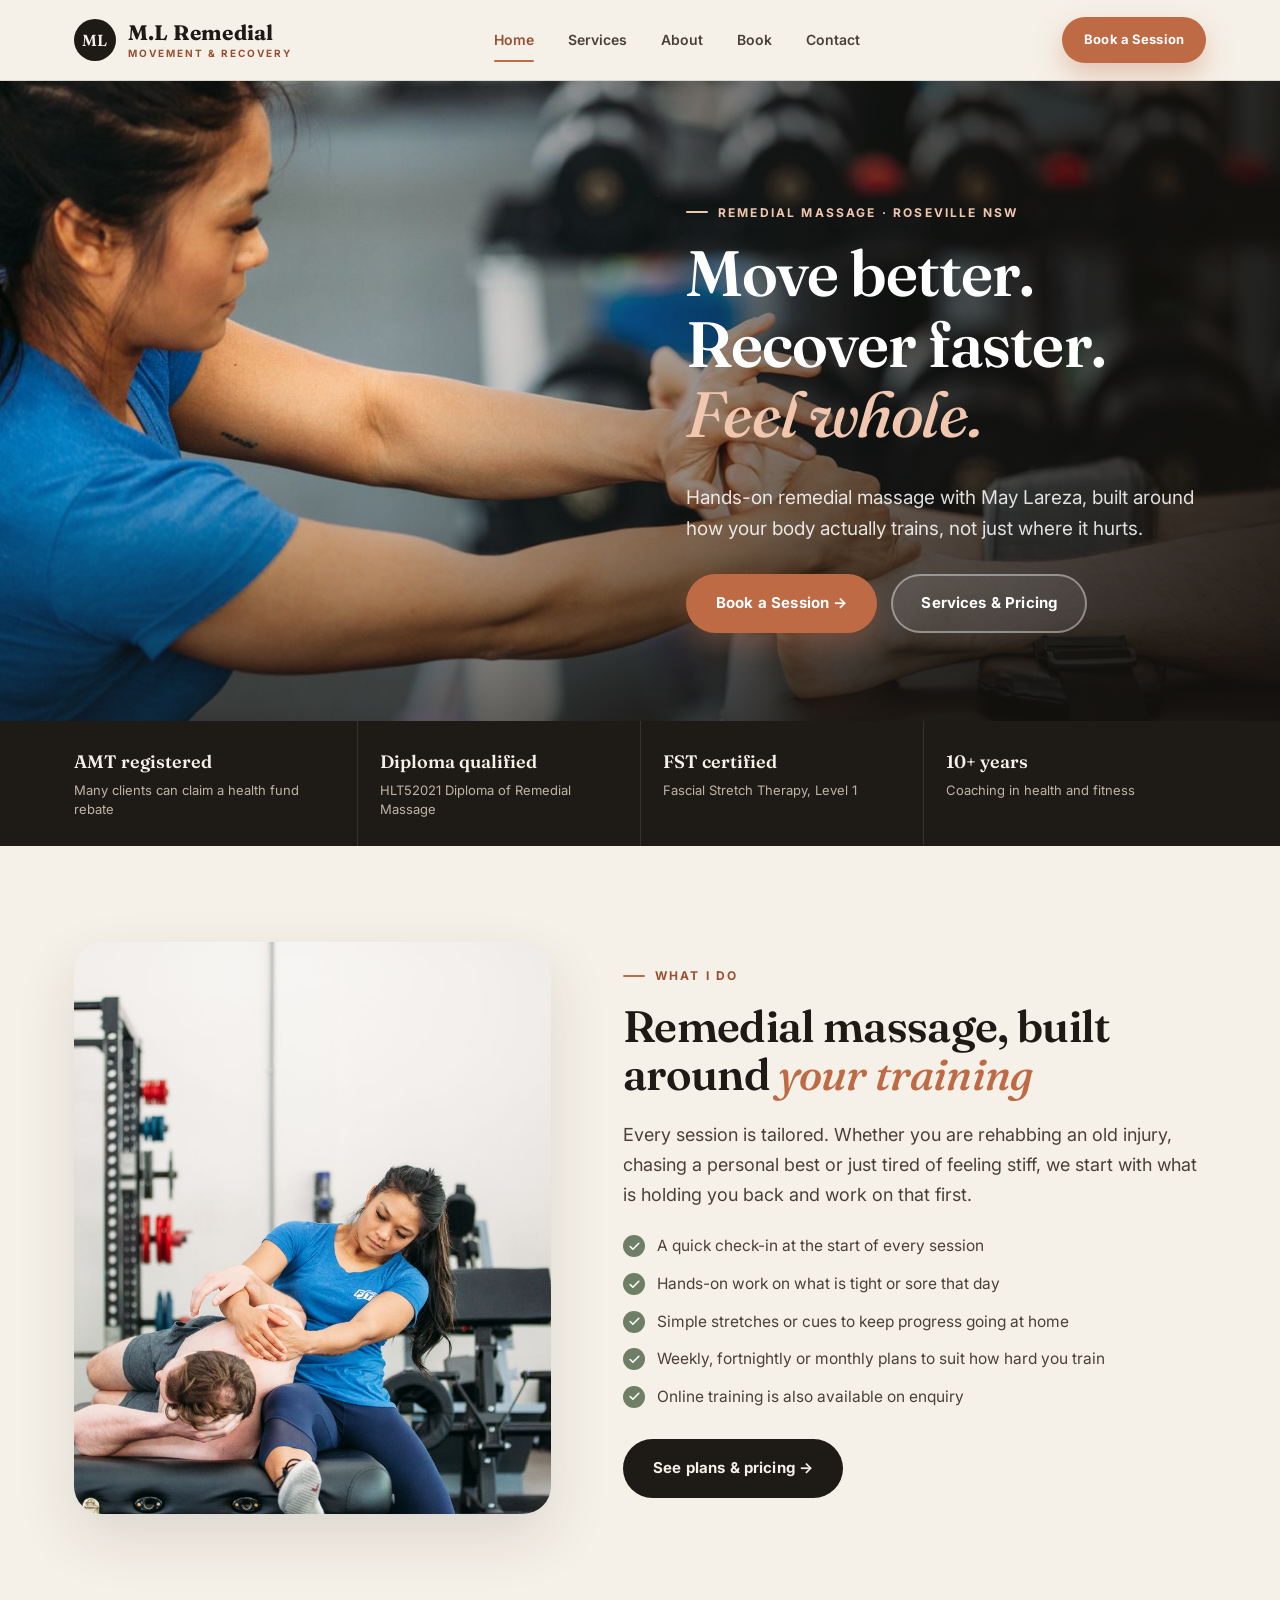
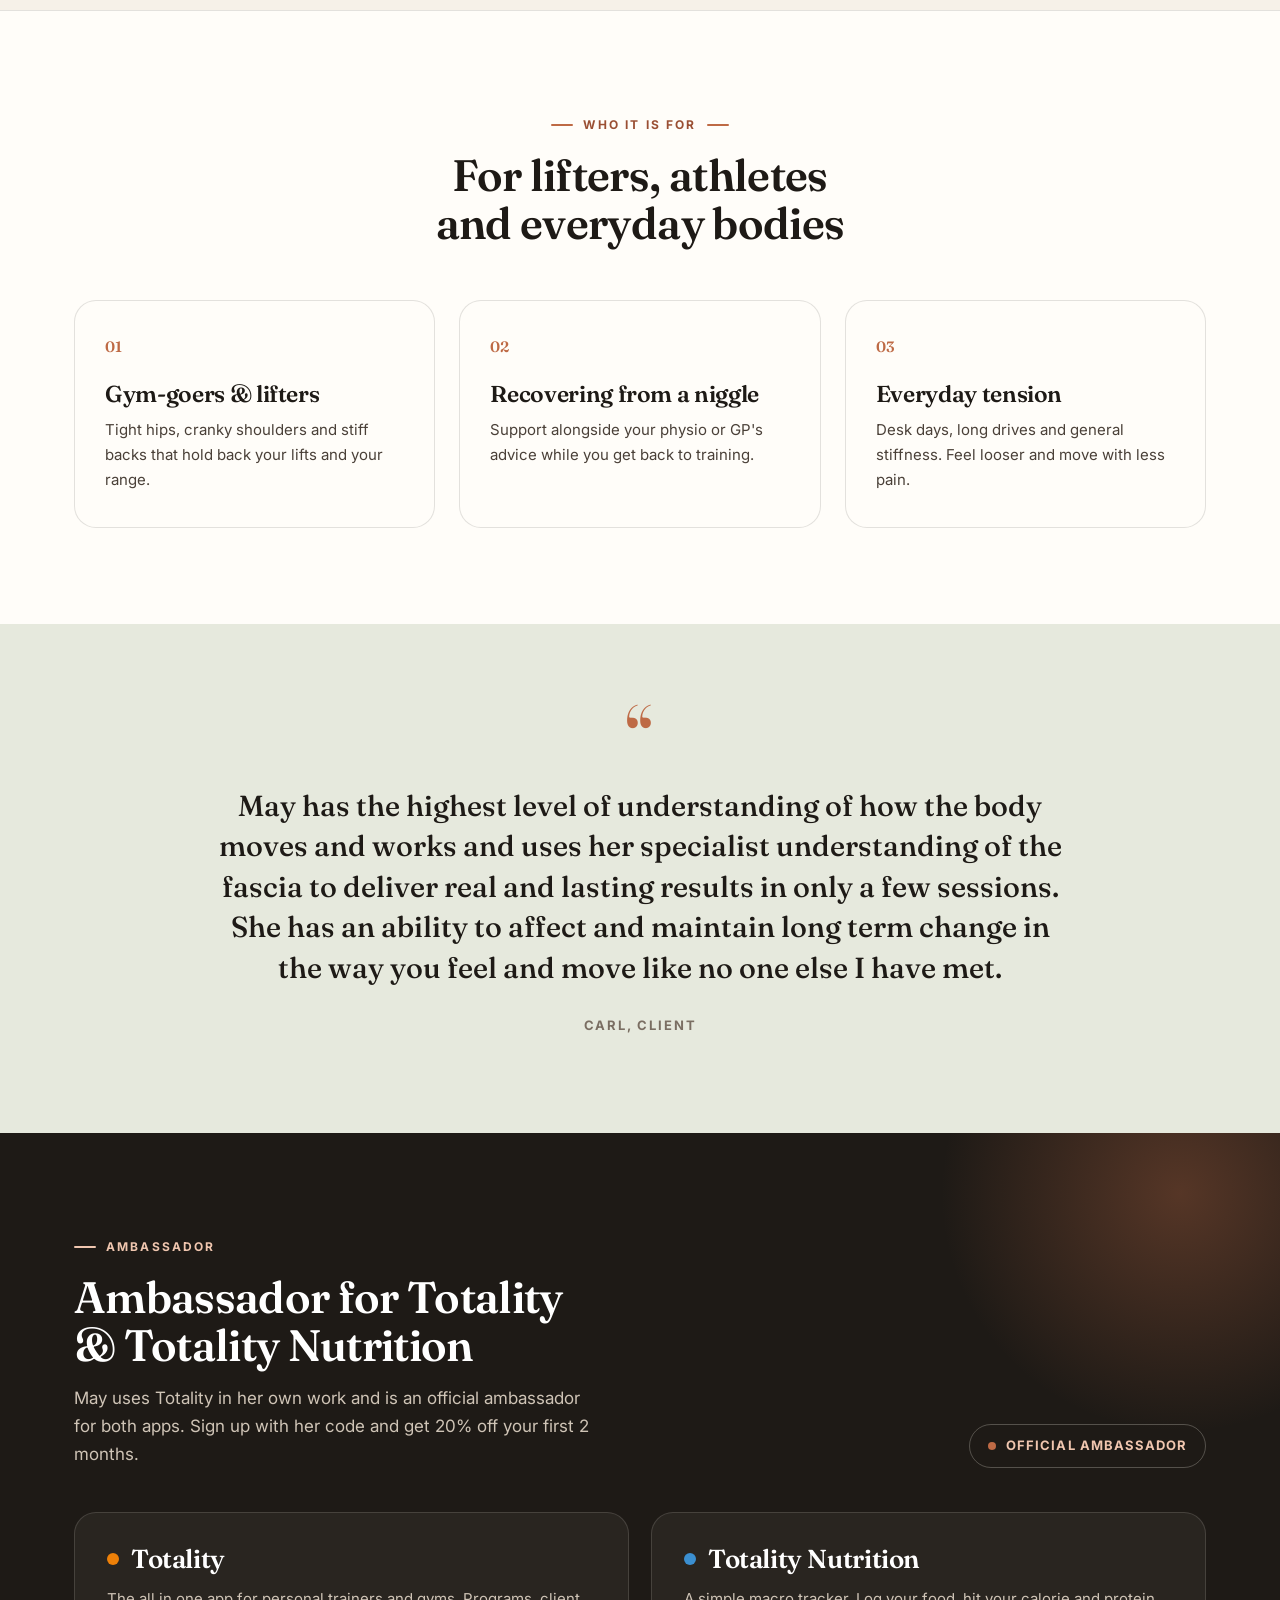
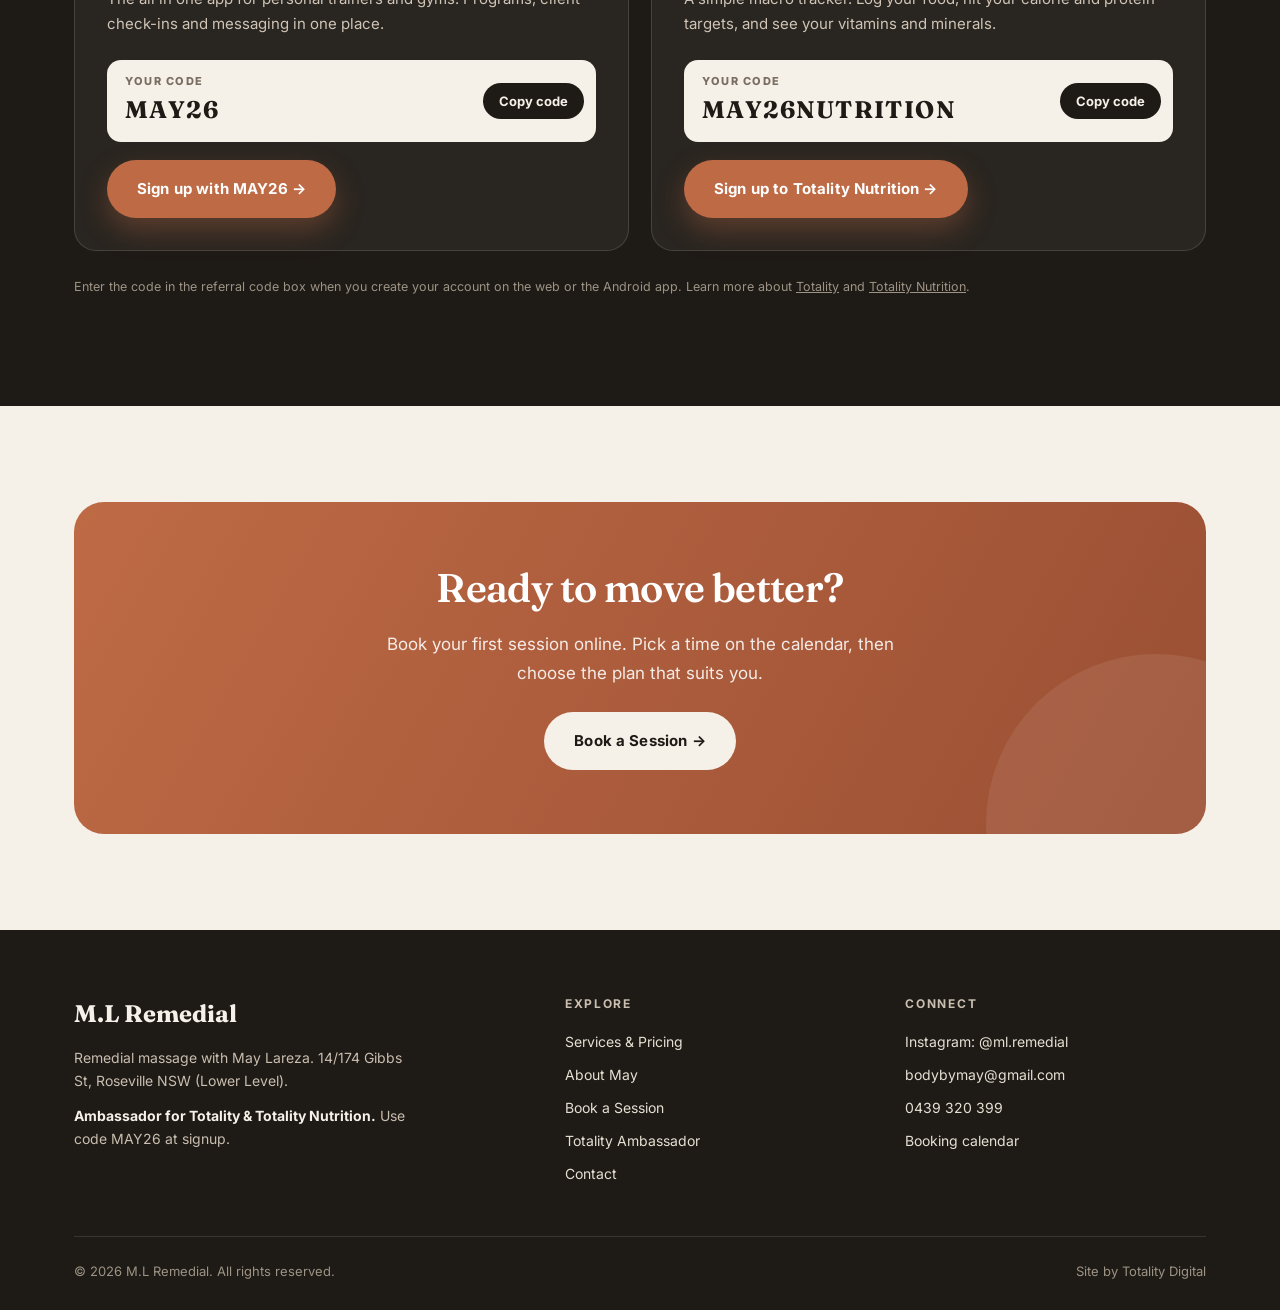
==== commit 0185fc5a: "Add online training enquiry section to services page Enquiry only: no price or payment link. Also me" ====
--- a/index.html
+++ b/index.html
@@ -74,6 +74,7 @@
         <li>Hands-on work on what is tight or sore that day</li>
         <li>Simple stretches or cues to keep progress going at home</li>
         <li>Weekly, fortnightly or monthly plans to suit how hard you train</li>
+        <li>Online training is also available on enquiry</li>
       </ul>
       <div class="hero-actions">
         <a href="services.html" class="btn btn--dark">See plans &amp; pricing &rarr;</a>
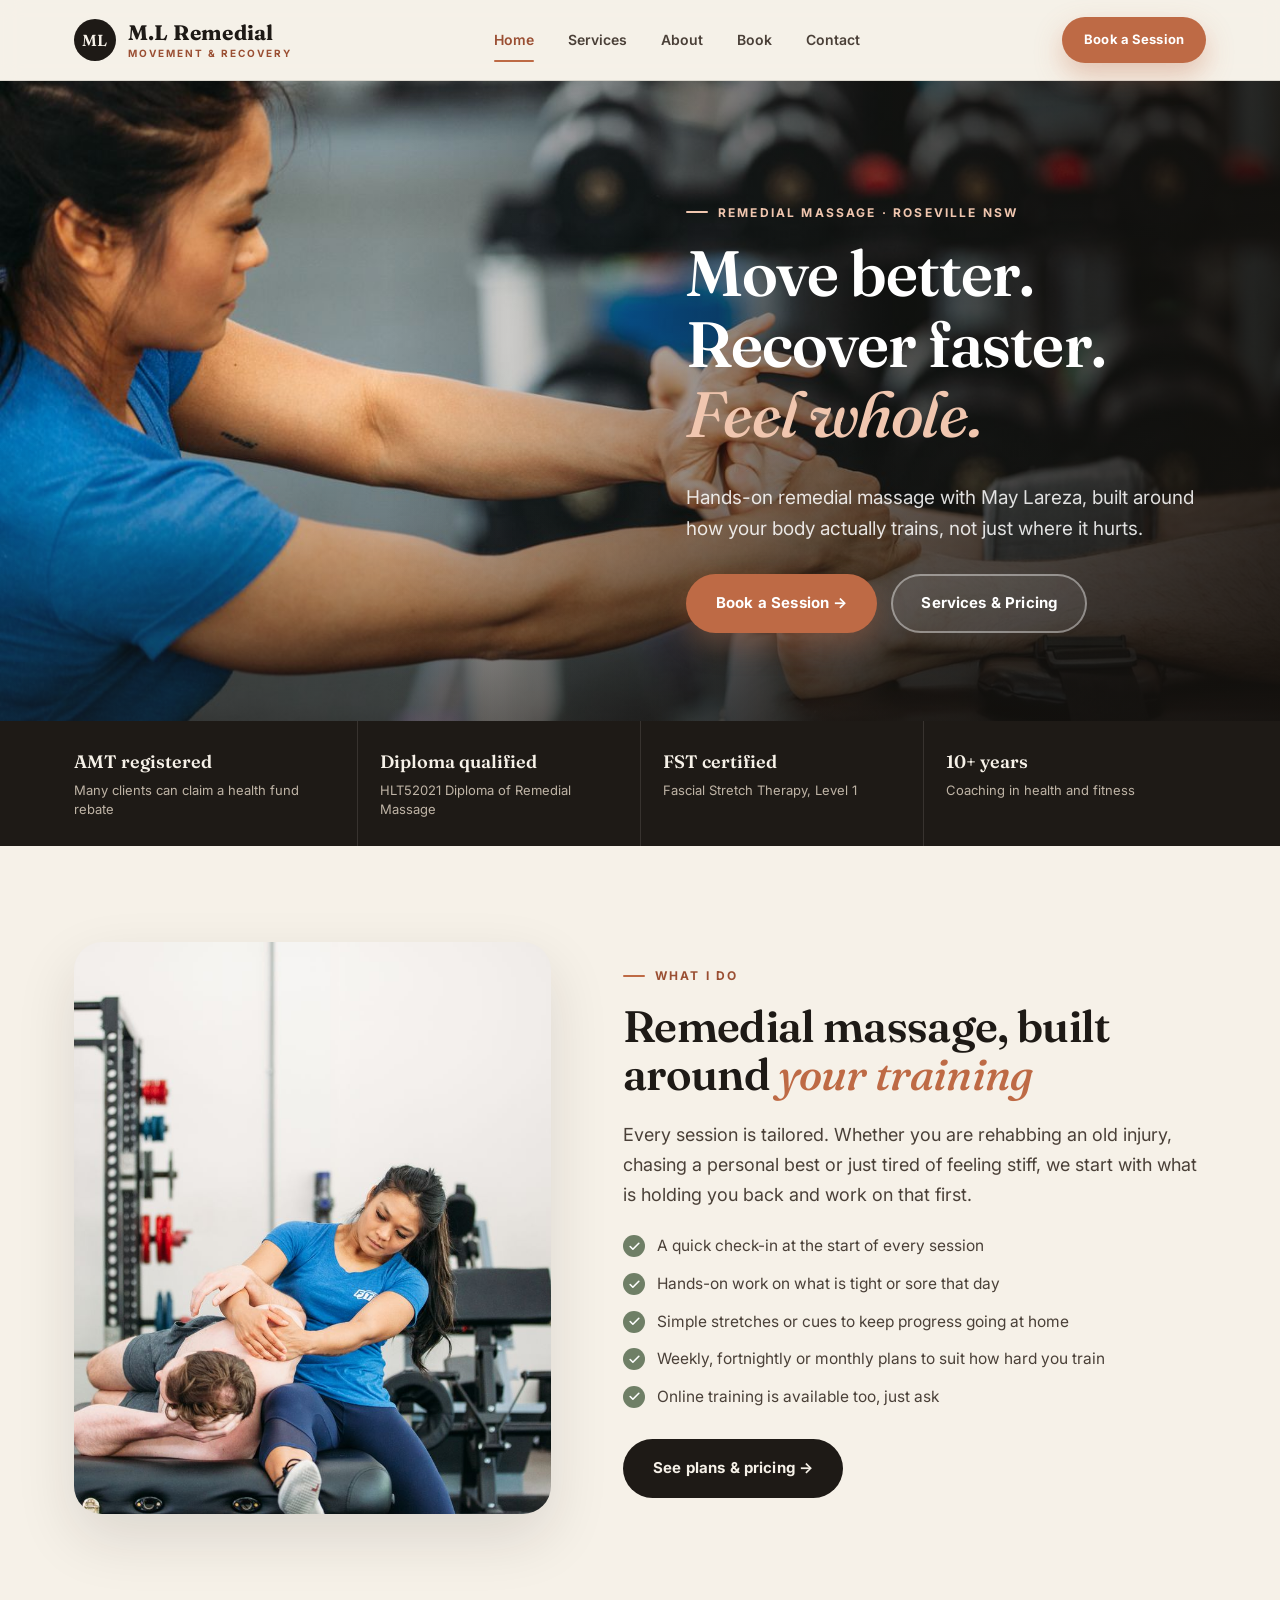
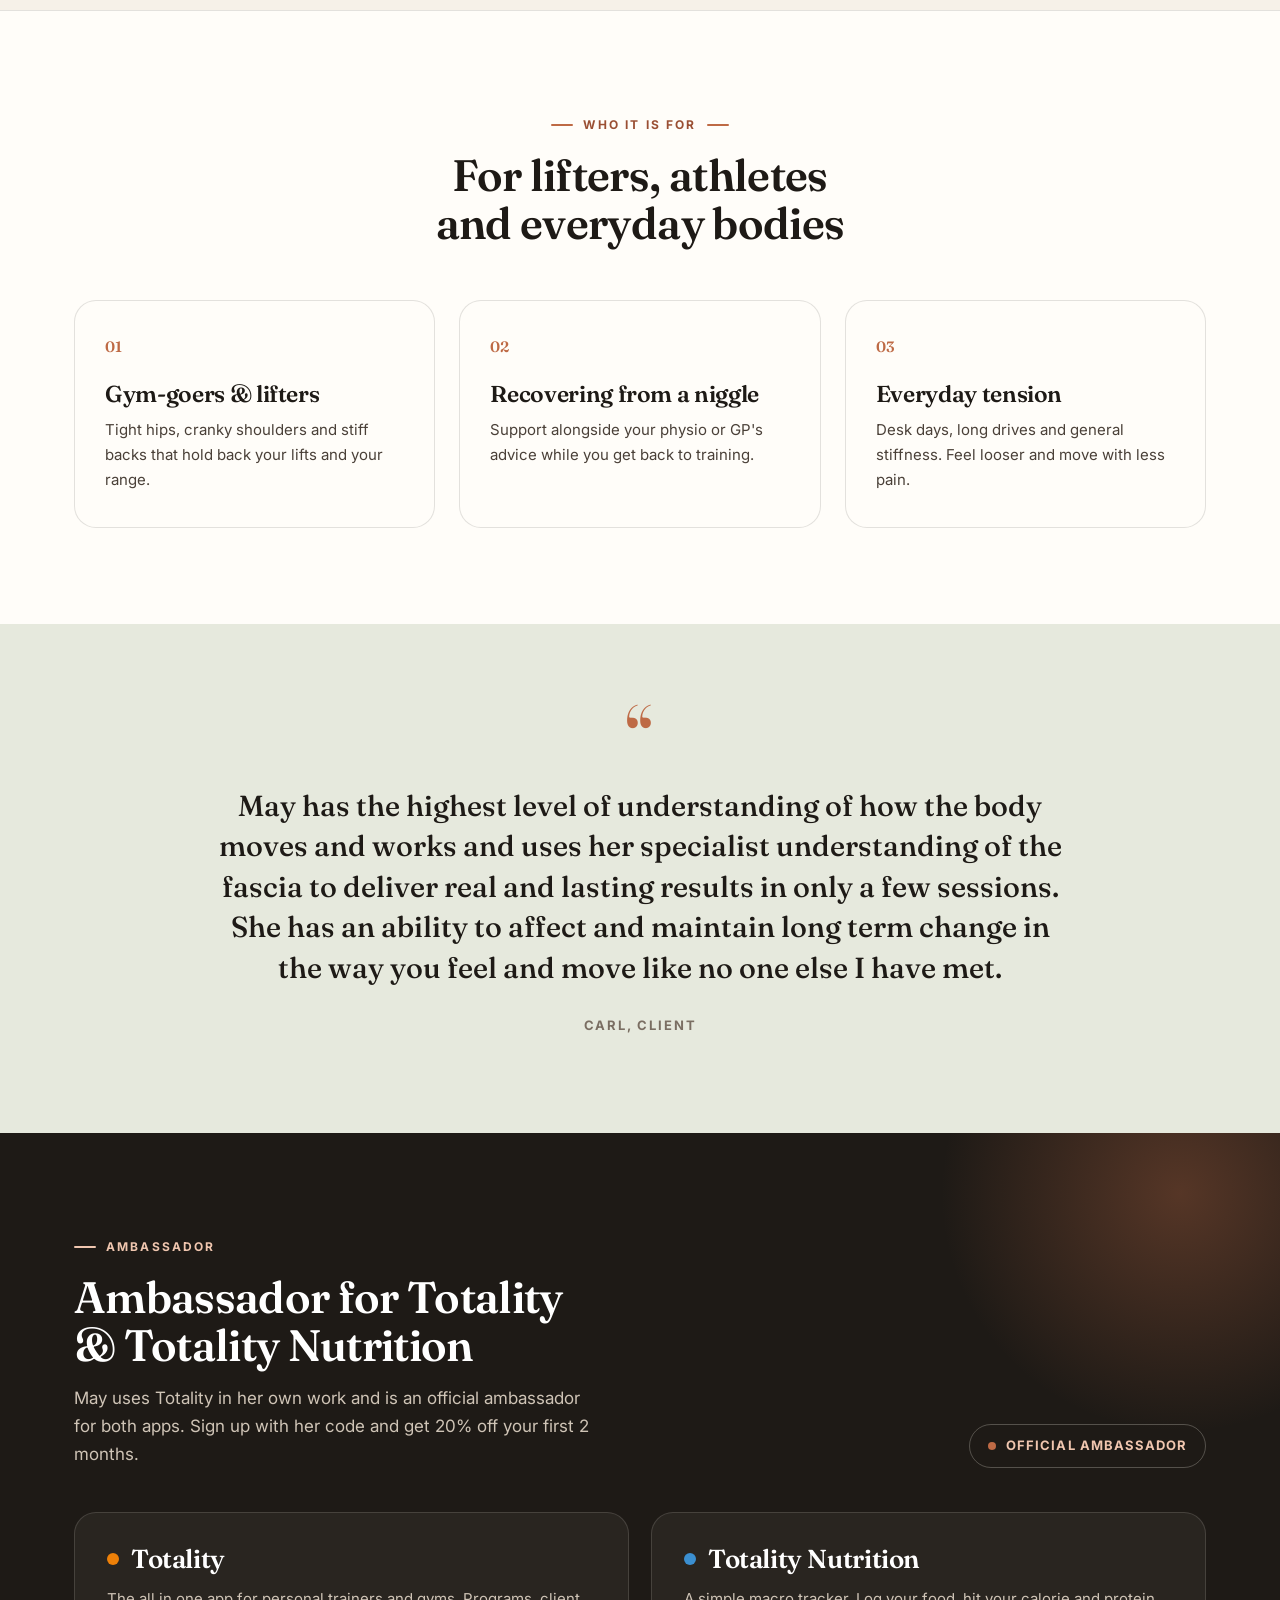
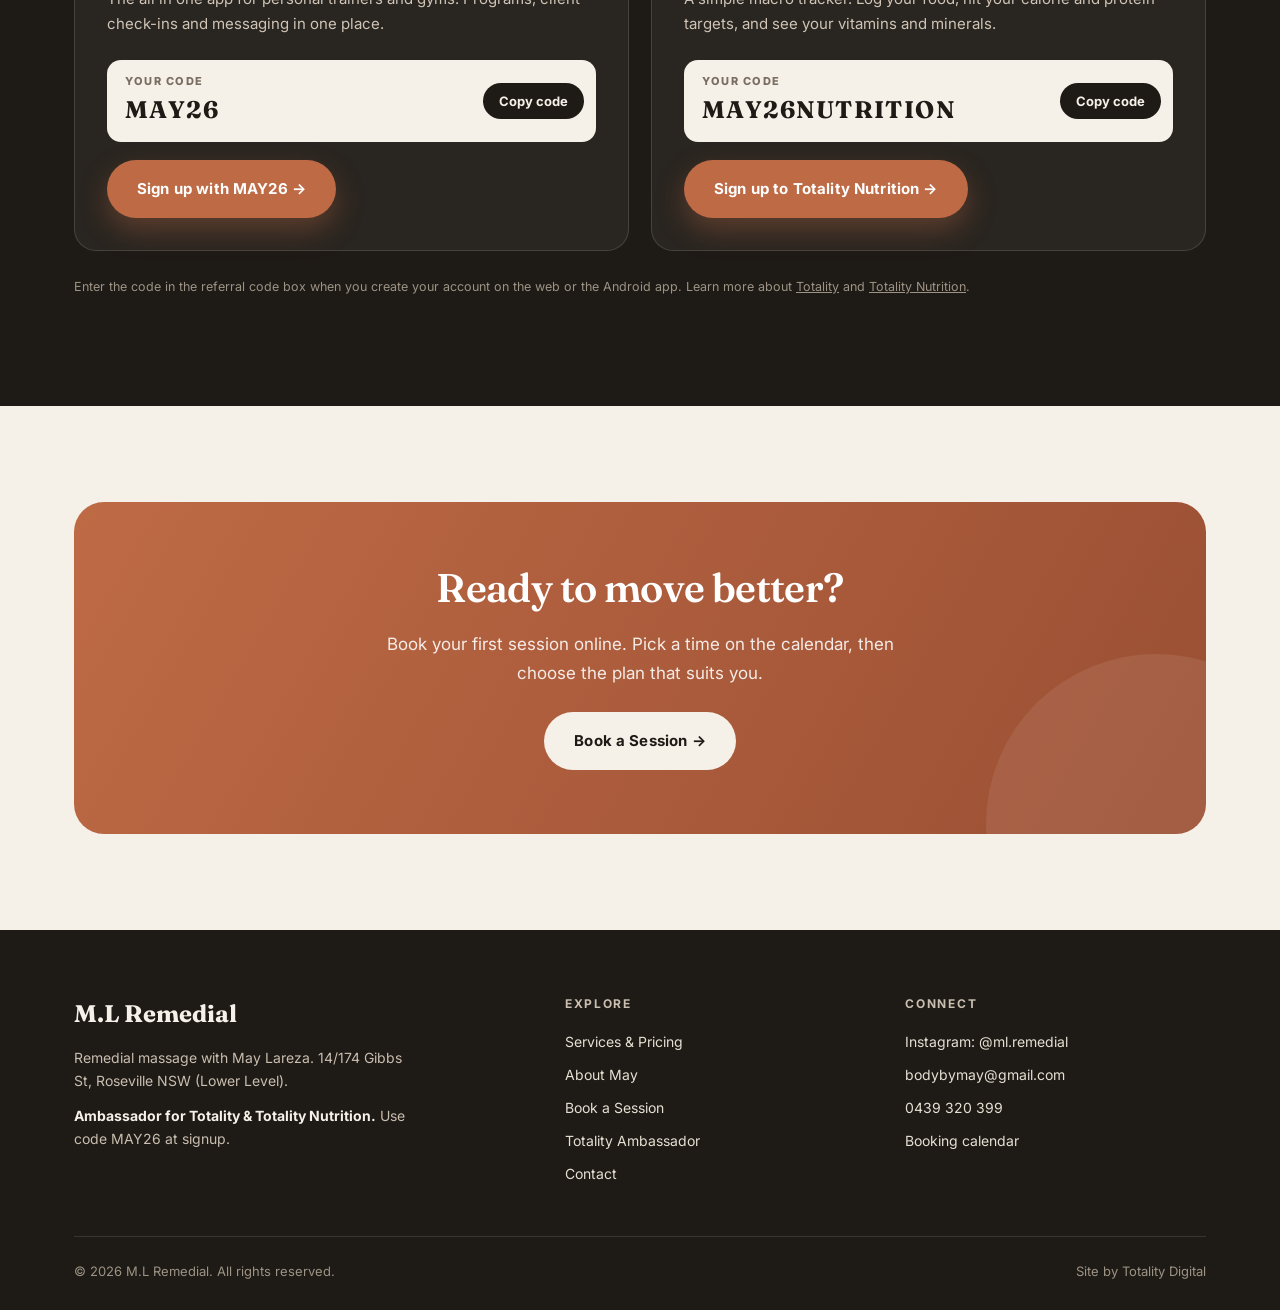
==== commit 7a002656: "Simplify online training wording Co-Authored-By: Claude Sonnet 5.5 <noreply@anthropic.com> Claude-Se" ====
--- a/index.html
+++ b/index.html
@@ -74,7 +74,7 @@
         <li>Hands-on work on what is tight or sore that day</li>
         <li>Simple stretches or cues to keep progress going at home</li>
         <li>Weekly, fortnightly or monthly plans to suit how hard you train</li>
-        <li>Online training is also available on enquiry</li>
+        <li>Online training is available too, just ask</li>
       </ul>
       <div class="hero-actions">
         <a href="services.html" class="btn btn--dark">See plans &amp; pricing &rarr;</a>
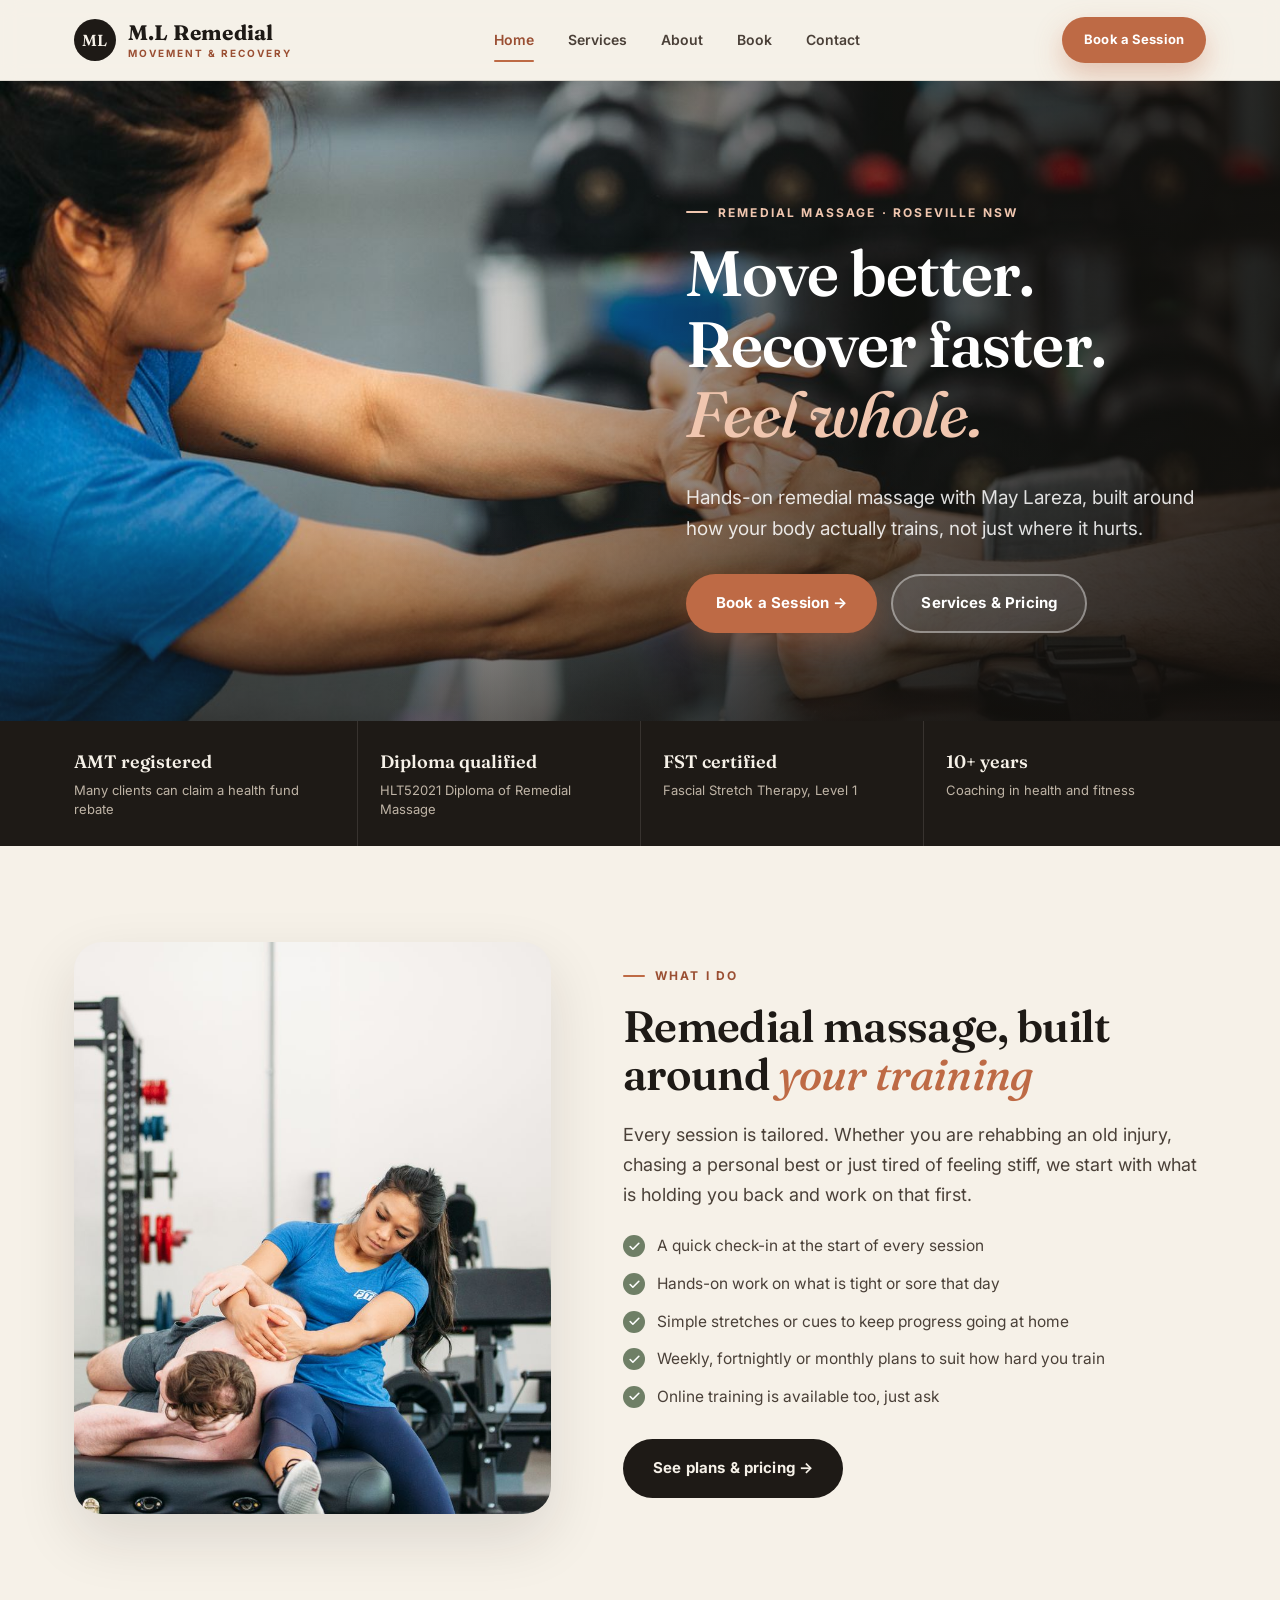
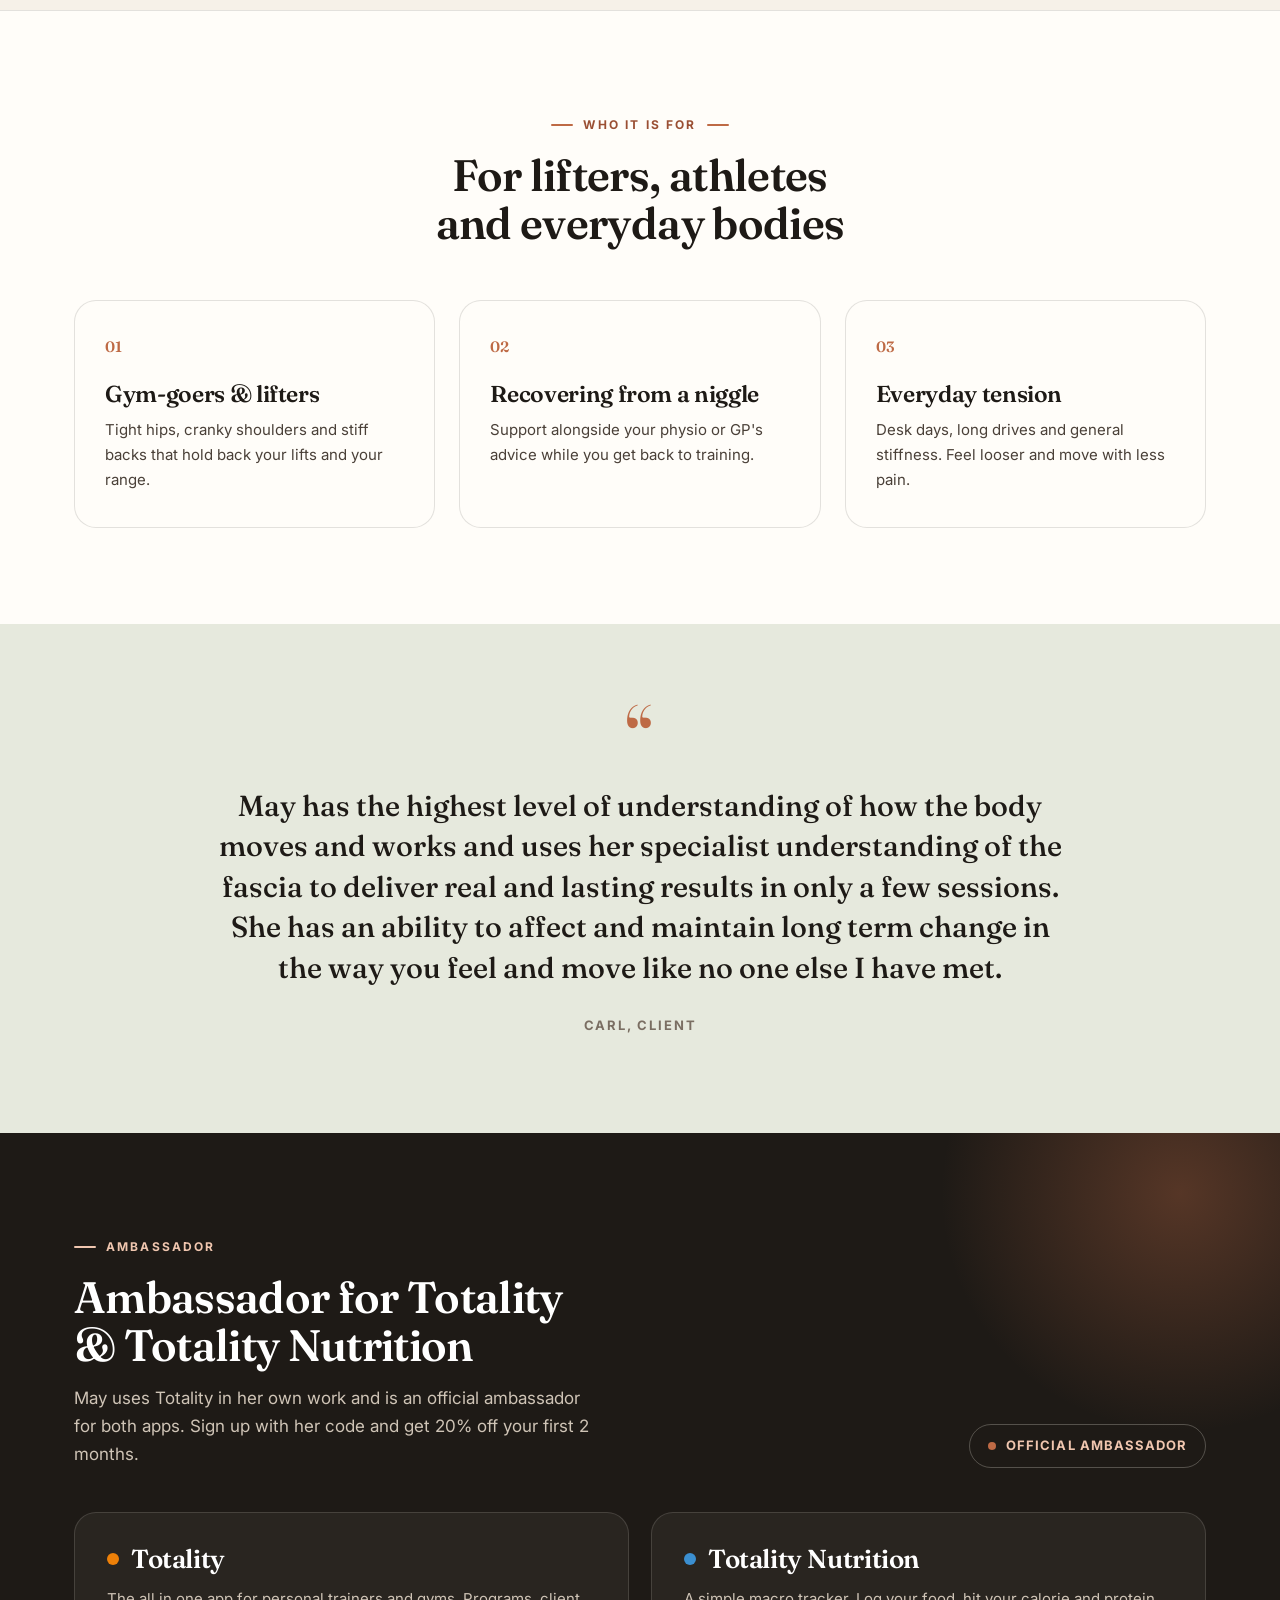
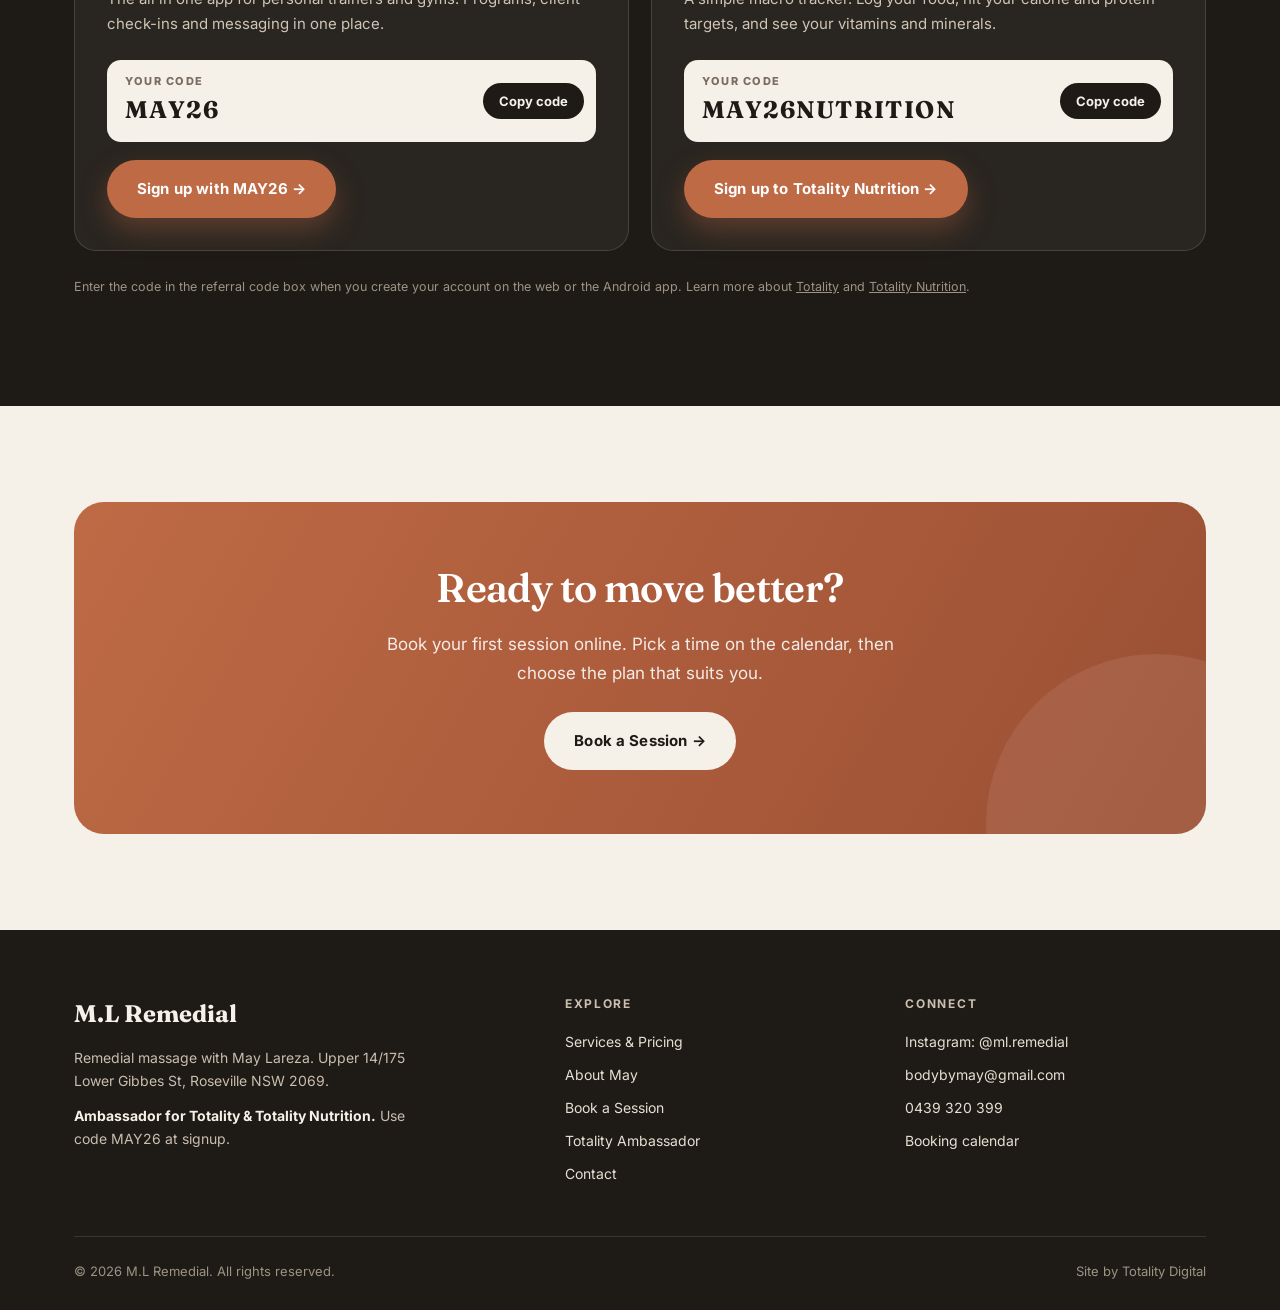
==== commit 0b6e78cb: "Studio address: Upper 14/175 Lower Gibbes St, Roseville NSW 2069 Co-Authored-By: Claude Opus 5.5 <no" ====
--- a/index.html
+++ b/index.html
@@ -168,7 +168,7 @@
     <div class="footer-top">
       <div>
         <span class="footer-brand">M.L Remedial</span>
-        <p>Remedial massage with May Lareza. 14/174 Gibbs St, Roseville NSW (Lower Level).</p>
+        <p>Remedial massage with May Lareza. Upper 14/175 Lower Gibbes St, Roseville NSW 2069.</p>
         <p class="footer-amb"><strong>Ambassador for Totality &amp; Totality Nutrition.</strong> Use code MAY26 at signup.</p>
       </div>
       <div>
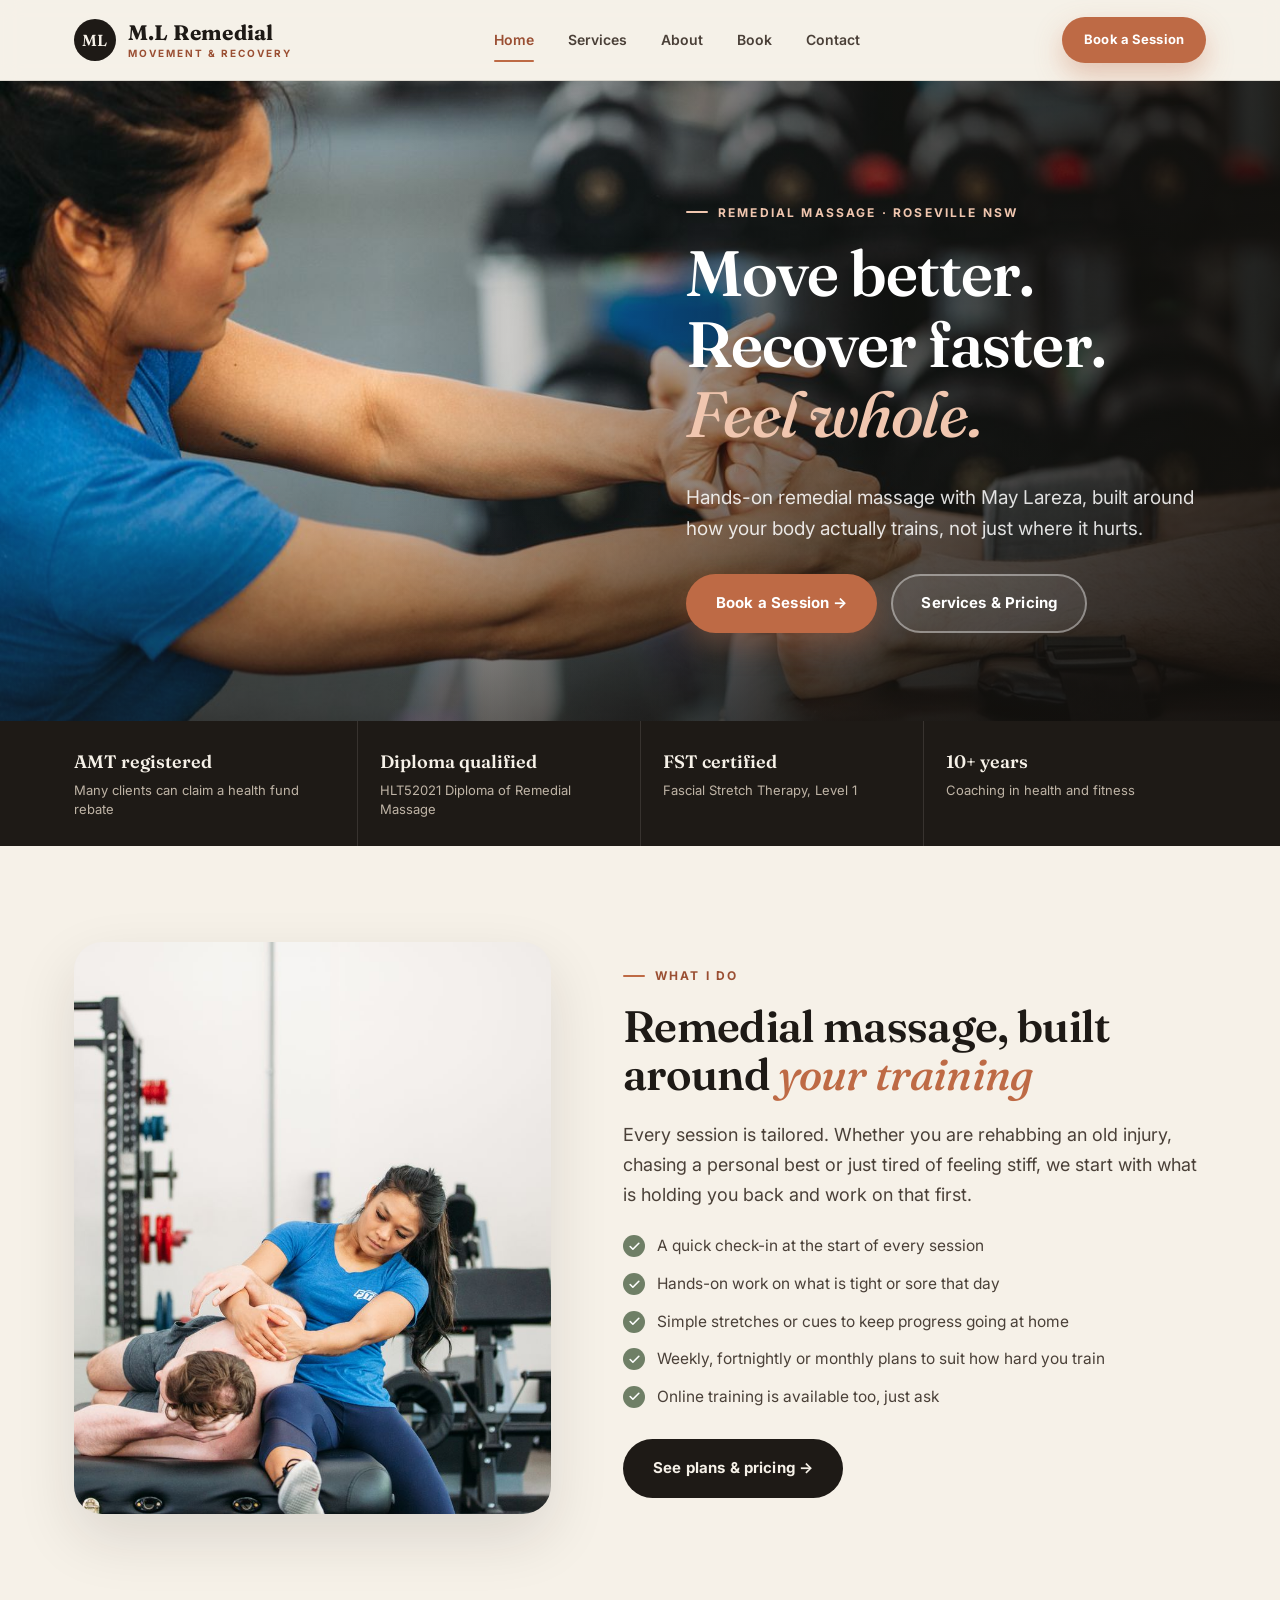
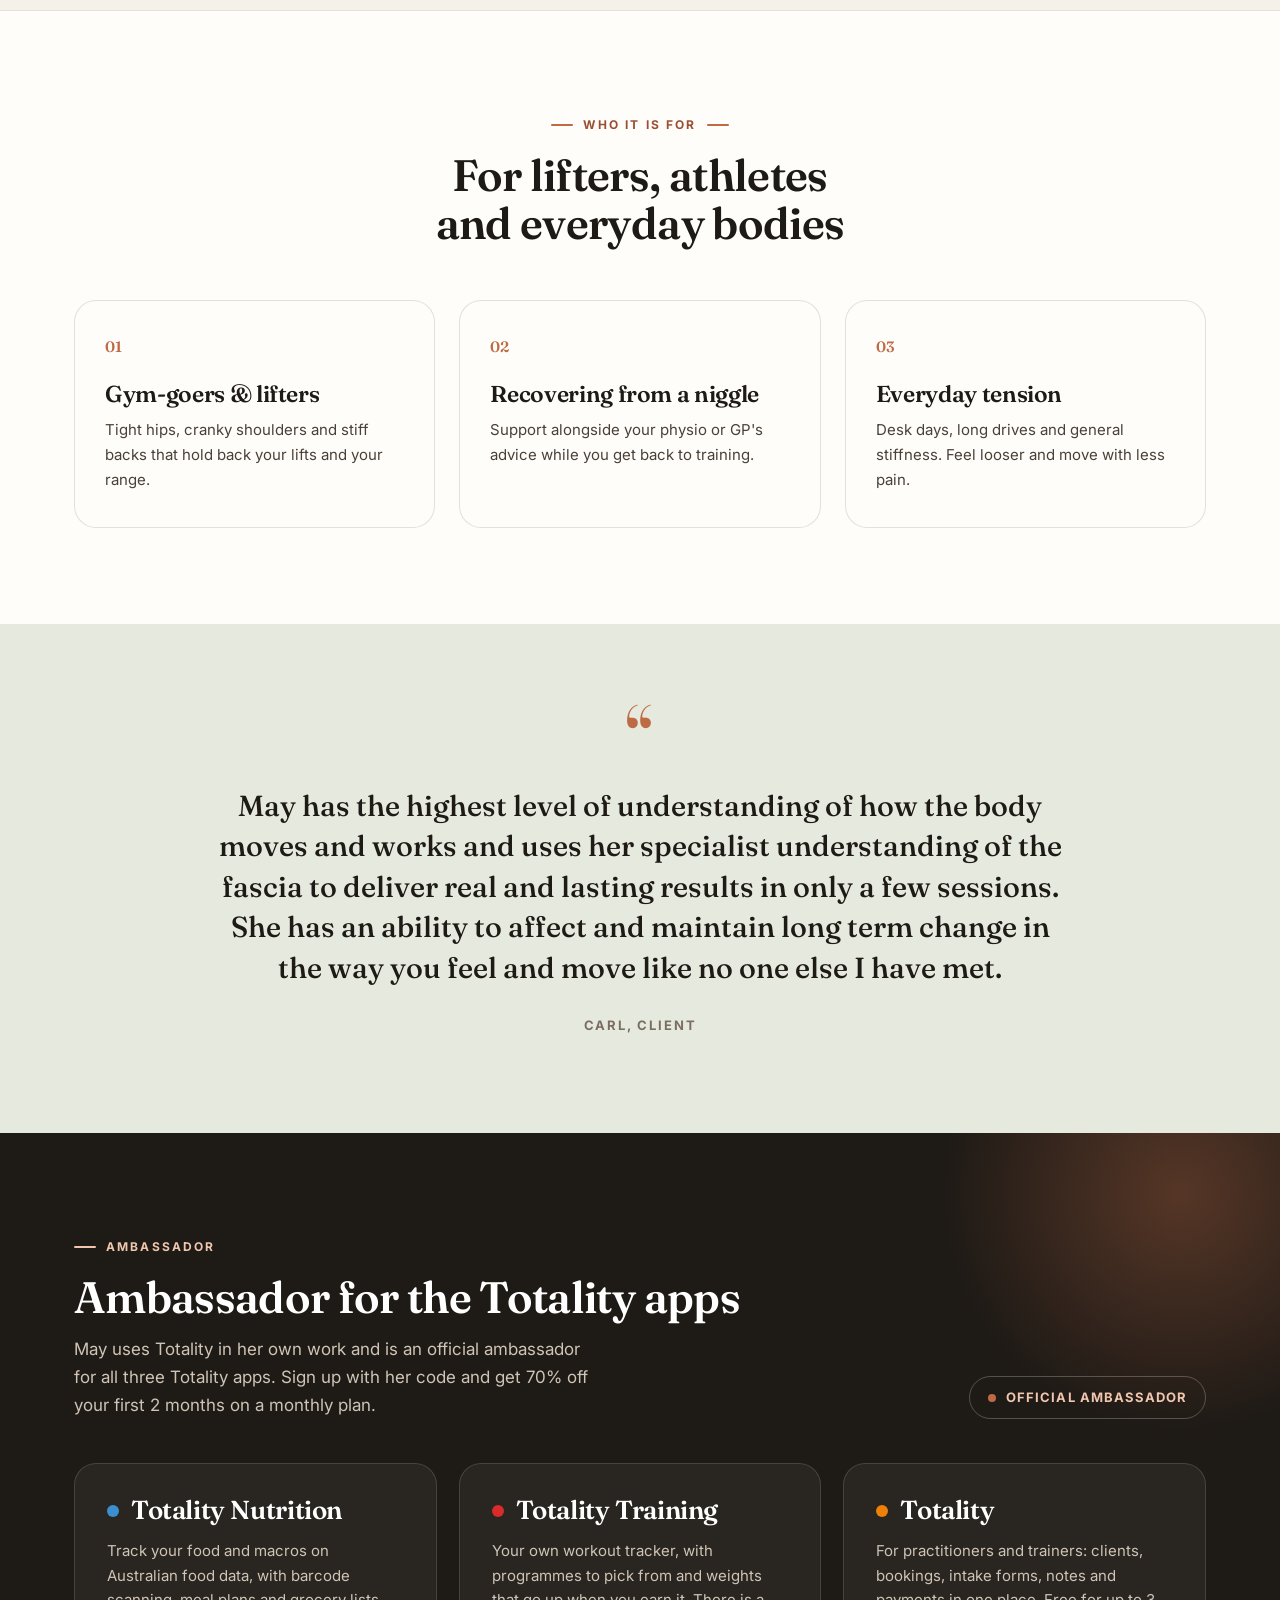
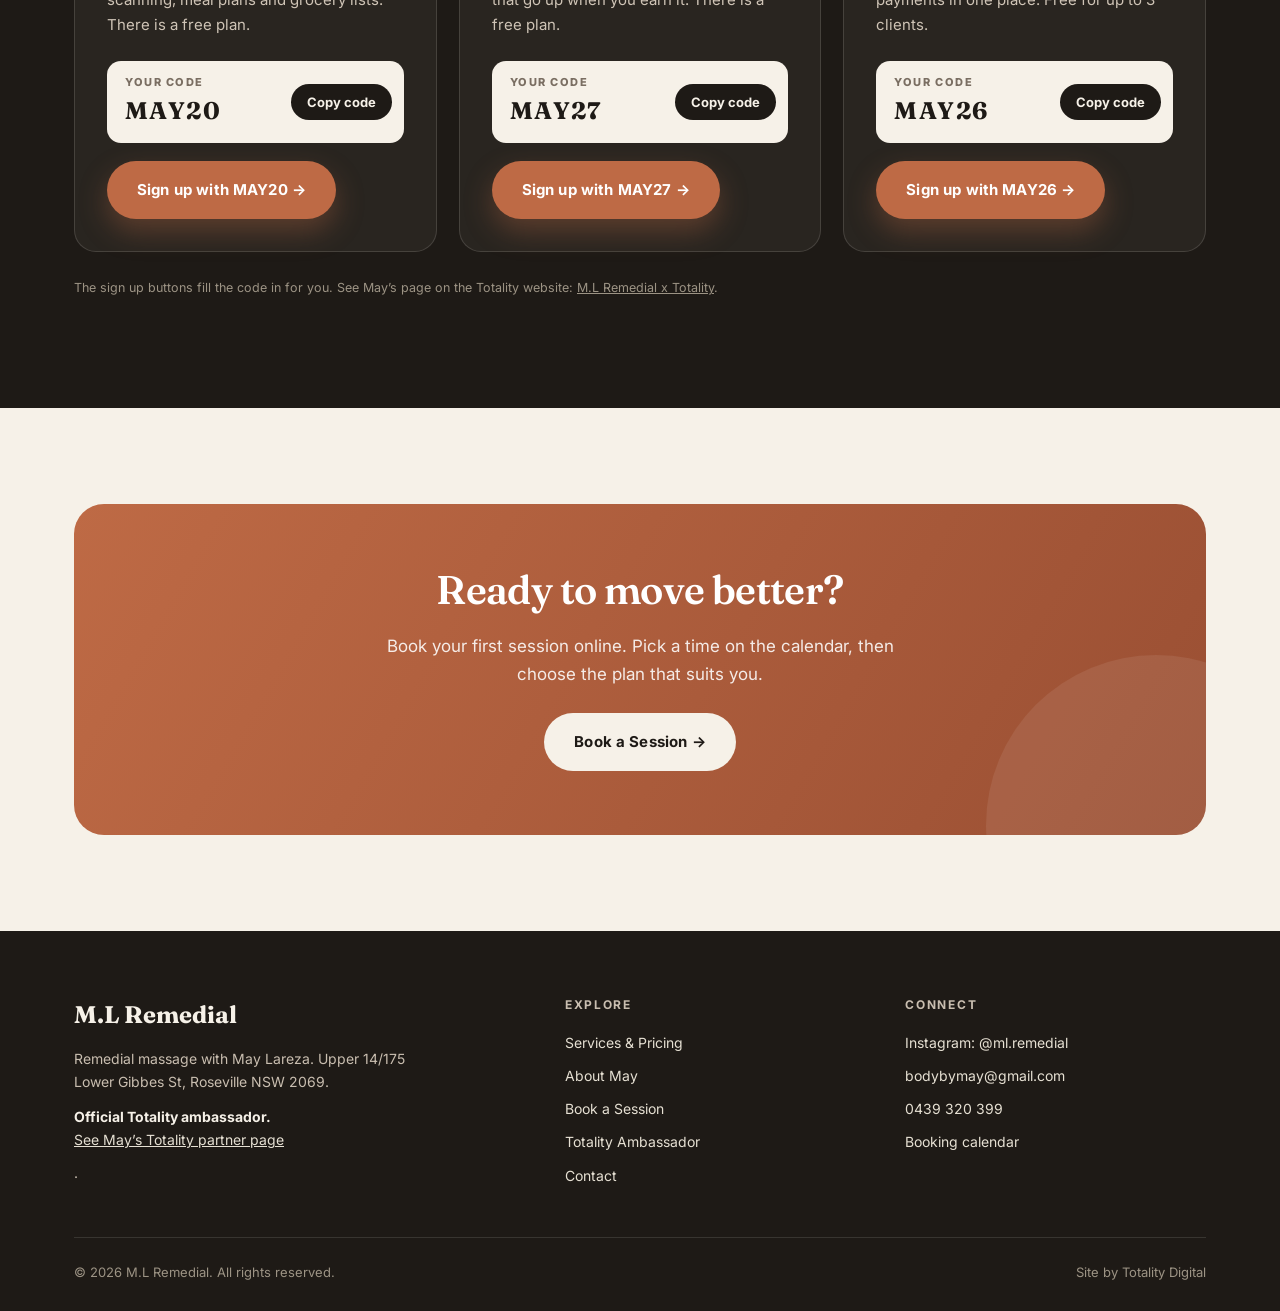
==== commit 01ed398e: "Ambassador section: all three Totality codes and a link to May's partner page Fixes the old codes (M" ====
--- a/index.html
+++ b/index.html
@@ -124,32 +124,41 @@
     <div class="amb-head">
       <div>
         <span class="eyebrow light">Ambassador</span>
-        <h2>Ambassador for Totality &amp; Totality Nutrition</h2>
-        <p>May uses Totality in her own work and is an official ambassador for both apps. Sign up with her code and get 20% off your first 2 months.</p>
+        <h2>Ambassador for the Totality apps</h2>
+        <p>May uses Totality in her own work and is an official ambassador for all three Totality apps. Sign up with her code and get 70% off your first 2 months on a monthly plan.</p>
       </div>
       <span class="amb-badge">Official ambassador</span>
     </div>
-    <div class="amb-grid">
+    <div class="amb-grid amb-grid--3">
+      <div class="amb-card">
+        <div class="amb-app"><span class="amb-dot nutrition"></span><h3>Totality Nutrition</h3></div>
+        <p>Track your food and macros on Australian food data, with barcode scanning, meal plans and grocery lists. There is a free plan.</p>
+        <div class="code-box">
+          <div><span class="code-label">Your code</span><span class="code">MAY20</span></div>
+          <button class="copy-btn" data-copy="MAY20">Copy code</button>
+        </div>
+        <a href="https://totalitynutrition.com.au/signup?ref=MAY20" target="_blank" rel="noopener" class="btn btn--primary">Sign up with MAY20 &rarr;</a>
+      </div>
+      <div class="amb-card">
+        <div class="amb-app"><span class="amb-dot training"></span><h3>Totality Training</h3></div>
+        <p>Your own workout tracker, with programmes to pick from and weights that go up when you earn it. There is a free plan.</p>
+        <div class="code-box">
+          <div><span class="code-label">Your code</span><span class="code">MAY27</span></div>
+          <button class="copy-btn" data-copy="MAY27">Copy code</button>
+        </div>
+        <a href="https://totality-training.vercel.app/training/auth?ref=MAY27" target="_blank" rel="noopener" class="btn btn--primary">Sign up with MAY27 &rarr;</a>
+      </div>
       <div class="amb-card">
         <div class="amb-app"><span class="amb-dot totality"></span><h3>Totality</h3></div>
-        <p>The all in one app for personal trainers and gyms. Programs, client check-ins and messaging in one place.</p>
+        <p>For practitioners and trainers: clients, bookings, intake forms, notes and payments in one place. Free for up to 3 clients.</p>
         <div class="code-box">
           <div><span class="code-label">Your code</span><span class="code">MAY26</span></div>
           <button class="copy-btn" data-copy="MAY26">Copy code</button>
         </div>
-        <a href="https://totality-omega.vercel.app/signup?ref=MAY26" target="_blank" rel="noopener" class="btn btn--primary">Sign up with MAY26 &rarr;</a>
-      </div>
-      <div class="amb-card">
-        <div class="amb-app"><span class="amb-dot nutrition"></span><h3>Totality Nutrition</h3></div>
-        <p>A simple macro tracker. Log your food, hit your calorie and protein targets, and see your vitamins and minerals.</p>
-        <div class="code-box">
-          <div><span class="code-label">Your code</span><span class="code">MAY26NUTRITION</span></div>
-          <button class="copy-btn" data-copy="MAY26NUTRITION">Copy code</button>
-        </div>
-        <a href="https://totality-nutrition.vercel.app/signup" target="_blank" rel="noopener" class="btn btn--primary">Sign up to Totality Nutrition &rarr;</a>
-      </div>
-    </div>
-    <p class="amb-fine">Enter the code in the referral code box when you create your account on the web or the Android app. Learn more about <a href="https://totality360.com.au/totality.html" target="_blank" rel="noopener" style="text-decoration:underline;">Totality</a> and <a href="https://totality360.com.au/nutrition.html" target="_blank" rel="noopener" style="text-decoration:underline;">Totality Nutrition</a>.</p>
+        <a href="https://totalityapp.com.au/signup?ref=MAY26" target="_blank" rel="noopener" class="btn btn--primary">Sign up with MAY26 &rarr;</a>
+      </div>
+    </div>
+    <p class="amb-fine">The sign up buttons fill the code in for you. See May’s page on the Totality website: <a href="https://totality360.com.au/partner/ml-remedial.html" target="_blank" rel="noopener" style="text-decoration:underline;">M.L Remedial x Totality</a>.</p>
   </div>
 </section>
 
@@ -169,7 +178,7 @@
       <div>
         <span class="footer-brand">M.L Remedial</span>
         <p>Remedial massage with May Lareza. Upper 14/175 Lower Gibbes St, Roseville NSW 2069.</p>
-        <p class="footer-amb"><strong>Ambassador for Totality &amp; Totality Nutrition.</strong> Use code MAY26 at signup.</p>
+        <p class="footer-amb"><strong>Official Totality ambassador.</strong> <a href="https://totality360.com.au/partner/ml-remedial.html" target="_blank" rel="noopener" style="text-decoration:underline;">See May’s Totality partner page</a>.</p>
       </div>
       <div>
         <h5>Explore</h5>
--- a/css/style.css
+++ b/css/style.css
@@ -261,6 +261,8 @@
 .amb-card .amb-dot{ width:12px; height:12px; border-radius:50%; }
 .amb-card .amb-dot.totality{ background:#ED8008; }
 .amb-card .amb-dot.nutrition{ background:#3B8FD0; }
+.amb-card .amb-dot.training{ background:#D92B2B; }
+.amb-grid--3{ grid-template-columns: repeat(3,1fr); }
 .amb-card h3{ font-size: 26px; color:#fff; margin:0; }
 .amb-card p{ color:#CFC4B6; font-size:15px; flex-grow:1; }
 .code-box{
@@ -363,7 +365,7 @@
   .page-hero .container, .split{ grid-template-columns: 1fr; gap: 40px; }
   .page-hero h1{ font-size: 42px; }
   .section-head h2, .split h2, .amb-head h2{ font-size: 34px; }
-  .grid-3, .grid-2, .certs-grid, .amb-grid, .book-options, .contact-grid{ grid-template-columns: 1fr; }
+  .grid-3, .grid-2, .certs-grid, .amb-grid, .amb-grid--3, .book-options, .contact-grid{ grid-template-columns: 1fr; }
   .amb-head{ grid-template-columns: 1fr; gap: 18px; }
   .steps{ grid-template-columns: repeat(2,1fr); }
   .footer-top{ grid-template-columns: 1fr; gap: 28px; }
